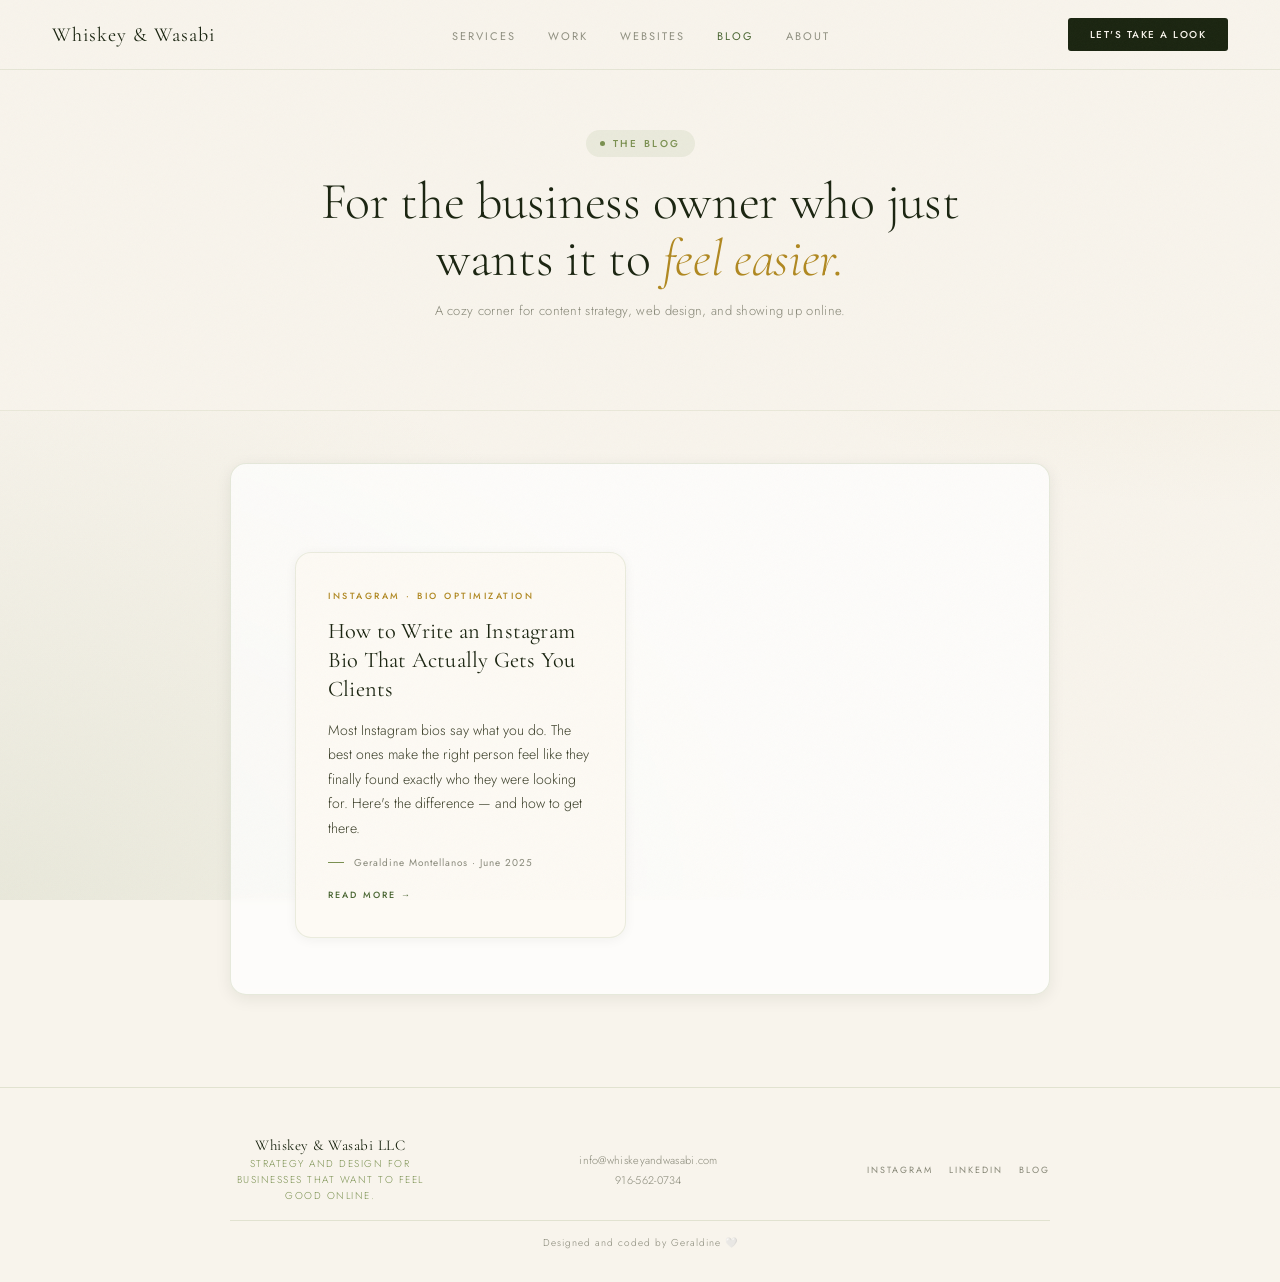
==== blog/index.html @ b3cea7e9 "Launch blog, add nav and footer links, first post live, and fixed inner title em color" ====
<!doctype html>
<html lang="en">
<head>
  <!-- Google Analytics -->
  <script async src="https://www.googletagmanager.com/gtag/js?id=G-5S310H4D9G"></script>
  <script>
    window.dataLayer = window.dataLayer || [];
    function gtag() { dataLayer.push(arguments); }
    gtag('js', new Date());
    gtag('config', 'G-5S310H4D9G');
  </script>

  <meta charset="UTF-8">
  <meta name="viewport" content="width=device-width, initial-scale=1.0">
  <title>Blog — Whiskey &amp; Wasabi | Content Strategy &amp; Web Design</title>
  <meta name="description" content="Warm, practical insights on content strategy, Instagram bios, web design, and showing up online with confidence — from Geraldine Montellanos at Whiskey & Wasabi in Sacramento, CA.">
  <meta name="keywords" content="content strategy blog, Instagram bio tips, small business marketing Sacramento, web design tips, content strategy Sacramento, social media strategy blog">
  <meta name="author" content="Geraldine Montellanos">
  <meta name="robots" content="index, follow">
  <link rel="canonical" href="https://whiskeyandwasabi.com/blog/">

  <meta property="og:title" content="Blog — Whiskey &amp; Wasabi">
  <meta property="og:description" content="Warm, practical insights on content strategy, web design, and showing up online with confidence.">
  <meta property="og:image" content="https://whiskeyandwasabi.com/images/geraldine.jpg">
  <meta property="og:url" content="https://whiskeyandwasabi.com/blog/">
  <meta property="og:type" content="website">

  <link rel="stylesheet" href="../css/master.css">
  <link href="https://fonts.googleapis.com/css2?family=Cormorant+Garamond:ital,wght@0,300;0,400;0,600;1,300;1,400;1,600&family=Jost:wght@200;300;400;500;600&display=swap" rel="stylesheet">
  <link rel="icon" href="../images/favicon.png" type="image/png">

  <style>
    .blog-grid {
      display: grid;
      grid-template-columns: repeat(2, 1fr);
      gap: 28px;
      margin-top: 32px;
    }

    .blog-card {
      background: #FDFAF4;
      border: 1px solid rgba(122,144,80,0.14);
      border-radius: var(--radius);
      padding: 36px 32px;
      box-shadow: 0 2px 12px rgba(26,36,16,0.05);
      display: flex;
      flex-direction: column;
      gap: 14px;
      transition: transform 0.3s ease, box-shadow 0.3s ease;
      text-decoration: none;
      color: var(--text);
    }

    .blog-card:hover {
      transform: translateY(-4px);
      box-shadow: 0 12px 36px rgba(26,36,16,0.1);
      border-color: rgba(122,144,80,0.3);
    }

    .blog-card-category {
      font-size: 9px;
      font-weight: 500;
      letter-spacing: 2.5px;
      text-transform: uppercase;
      color: var(--honey);
    }

    .blog-card-title {
      font-family: 'Cormorant Garamond', serif;
      font-size: 1.4rem;
      font-weight: 400;
      color: var(--dark);
      line-height: 1.3;
      letter-spacing: 0.2px;
    }

    .blog-card-excerpt {
      font-size: 0.88rem;
      font-weight: 300;
      line-height: 1.75;
      color: var(--text);
      flex: 1;
    }

    .blog-card-meta {
      font-size: 10px;
      font-weight: 400;
      letter-spacing: 1px;
      color: var(--muted);
      display: flex;
      align-items: center;
      gap: 10px;
    }

    .blog-card-meta::before {
      content: '';
      display: block;
      width: 16px;
      height: 1px;
      background: var(--sage);
    }

    .blog-read-more {
      font-size: 9px;
      font-weight: 500;
      letter-spacing: 2px;
      text-transform: uppercase;
      color: var(--sage-dark);
      margin-top: 4px;
    }

    @media (max-width: 768px) {
      .blog-grid { grid-template-columns: 1fr; }
    }
  </style>
</head>

<body>

  <!-- Nav -->
  <nav class="nav">
    <a href="../" class="nav-logo">Whiskey &amp; Wasabi</a>
    <ul class="nav-links">
      <li><a href="../#services">Services</a></li>
      <li><a href="../#work">Work</a></li>
      <li><a href="../websites/">Websites</a></li>
      <li><a href="../blog/" style="opacity:1; color:var(--sage-dark);">Blog</a></li>
      <li><a href="../#welcome">About</a></li>
    </ul>
    <a href="https://forms.gle/ZJWmmA3vGbg9NNjC9" target="_blank" rel="noopener" class="nav-cta">Let's Take a Look</a>
  </nav>

  <!-- Hero -->
  <header class="inner-hero">
    <div class="inner-hero-content">
      <div class="tag-pill">
        <span class="dot"></span> The Blog
      </div>
      <h1 class="inner-title">For the business owner who just wants it to <em>feel easier.</em></h1>
      <p class="inner-subtitle">A cozy corner for content strategy, web design, and showing up online.</p>    </div>
  </header>

  <main class="main">
    <section class="box">
      <div class="blog-grid">

        <a href="how-to-write-instagram-bio.html" class="blog-card">
          <p class="blog-card-category">Instagram · Bio Optimization</p>
          <h2 class="blog-card-title">How to Write an Instagram Bio That Actually Gets You Clients</h2>
          <p class="blog-card-excerpt">Most Instagram bios say what you do. The best ones make the right person feel like they finally found exactly who they were looking for. Here's the difference — and how to get there.</p>
          <p class="blog-card-meta">Geraldine Montellanos · June 2025</p>
          <p class="blog-read-more">Read more →</p>
        </a>

      </div>
    </section>
  </main>

  <footer class="footer">
    <div class="footer-inner">
      <div class="footer-brand">
        <p class="footer-name">Whiskey &amp; Wasabi LLC</p>
        <p class="footer-tagline">Strategy and design for businesses that want to feel good online.</p>
      </div>
      <div class="footer-contact">
        <a href="mailto:info@whiskeyandwasabi.com">info@whiskeyandwasabi.com</a>
        <a href="tel:9165620734">916-562-0734</a>
      </div>
      <div class="footer-links-row">
        <a href="https://instagram.com/geraldinemontellanos" target="_blank" rel="noopener">Instagram</a>
        <a href="https://www.linkedin.com/in/geraldine-montellanos-722b462b3" target="_blank" rel="noopener">LinkedIn</a>
        <a href="../blog/">Blog</a>
      </div>
    </div>
    <p class="footer-credit">Designed and coded by Geraldine 🤍</p>
  </footer>

</body>
</html>
---- css/master.css ----
/* ============================================
   WHISKEY & WASABI — master.css
   Palette: Sage + Honey Marble
   Fonts: Cormorant Garamond (display) + Jost (body)
   ============================================ */

/* -----------------------------
   CSS Variables
----------------------------- */
:root {
  --cream:       #F8F4EC;
  --cream-dark:  #EFE9DC;
  --sage:        #7A9050;
  --sage-light:  #a8be80;
  --sage-dark:   #4a6632;
  --honey:       #B08820;
  --honey-light: #D4A840;
  --dark:        #1a2410;
  --text:        #3a3e28;
  --muted:       rgba(58, 62, 40, 0.6);
  --card-bg:     rgba(255, 255, 255, 0.72);
  --card-border: rgba(122, 144, 80, 0.18);
  --shadow-sm:   0 4px 16px rgba(26, 36, 16, 0.08);
  --shadow-md:   0 8px 32px rgba(26, 36, 16, 0.12);
  --shadow-lg:   0 20px 60px rgba(26, 36, 16, 0.14);
  --radius:      16px;
  --radius-sm:   8px;
}

/* -----------------------------
   Global Reset
----------------------------- */
*, *::before, *::after {
  box-sizing: border-box;
  margin: 0;
  padding: 0;
}

/* -----------------------------
   Base
----------------------------- */
html { scroll-behavior: smooth; }

body {
  font-family: 'Jost', sans-serif;
  font-weight: 300;
  background-color: var(--cream);
  background-image:
    radial-gradient(ellipse at 95% 0%, rgba(180, 160, 80, 0.14) 0%, transparent 40%),
    radial-gradient(ellipse at 0% 100%, rgba(100, 130, 70, 0.1) 0%, transparent 45%);
  background-attachment: fixed;
  color: var(--text);
  display: flex;
  flex-direction: column;
  min-height: 100vh;
  position: relative;
}

a { color: inherit; text-decoration: none; }

/* -----------------------------
   Paper Texture Overlay
----------------------------- */
body::before {
  content: '';
  position: fixed;
  inset: 0;
  pointer-events: none;
  z-index: 9998;
  opacity: 0.032;
  background-image: url("data:image/svg+xml,%3Csvg viewBox='0 0 512 512' xmlns='http://www.w3.org/2000/svg'%3E%3Cfilter id='grain'%3E%3CfeTurbulence type='fractalNoise' baseFrequency='0.75' numOctaves='4' stitchTiles='stitch'/%3E%3C/filter%3E%3Crect width='100%25' height='100%25' filter='url(%23grain)'/%3E%3C/svg%3E");
  background-size: 256px;
  background-repeat: repeat;
}

/* -----------------------------
   Page Loader
----------------------------- */
.page-loader {
  position: fixed;
  inset: 0;
  background: #F8F4EC;
  z-index: 9999;
  display: flex;
  flex-direction: column;
  align-items: center;
  justify-content: center;
  gap: 12px;
  transition: opacity 0.6s ease, visibility 0.6s ease;
}

.page-loader.hidden {
  opacity: 0;
  visibility: hidden;
  pointer-events: none;
}

.loader-logo {
  font-family: 'Cormorant Garamond', serif;
  font-size: 28px;
  font-weight: 300;
  color: #1a2410;
  letter-spacing: 2px;
  opacity: 0;
  animation: loaderFadeIn 0.8s ease 0.2s forwards;
}

.loader-tagline {
  font-family: 'Jost', sans-serif;
  font-size: 9px;
  font-weight: 400;
  letter-spacing: 4px;
  text-transform: uppercase;
  color: #7A9050;
  opacity: 0;
  animation: loaderFadeIn 0.8s ease 0.5s forwards;
}

.loader-line {
  width: 0;
  height: 1px;
  background: linear-gradient(to right, #7A9050, #B08820);
  animation: loaderLine 0.8s ease 0.3s forwards;
  margin-top: 4px;
}

@keyframes loaderFadeIn {
  from { opacity: 0; transform: translateY(6px); }
  to   { opacity: 1; transform: translateY(0); }
}

@keyframes loaderLine {
  from { width: 0; }
  to   { width: 120px; }
}

/* -----------------------------
   Navigation
----------------------------- */
.nav {
  display: flex;
  align-items: center;
  justify-content: space-between;
  padding: 18px 52px;
  background: var(--cream);
  border-bottom: 1px solid rgba(122, 144, 80, 0.15);
  position: sticky;
  top: 0;
  z-index: 100;
  backdrop-filter: blur(8px);
}

.nav-logo {
  font-family: 'Cormorant Garamond', serif;
  font-size: 20px;
  font-weight: 400;
  letter-spacing: 1px;
  color: var(--dark);
}

.nav-links {
  display: flex;
  gap: 32px;
  list-style: none;
}

.nav-links a {
  font-size: 11px;
  font-weight: 400;
  letter-spacing: 2px;
  text-transform: uppercase;
  color: var(--text);
  opacity: 0.55;
  transition: opacity 0.2s;
}

.nav-links a:hover { opacity: 1; }

.nav-cta {
  font-size: 10px;
  font-weight: 500;
  letter-spacing: 1.5px;
  text-transform: uppercase;
  padding: 9px 22px;
  background: var(--dark);
  color: var(--cream);
  border-radius: 3px;
  transition: background 0.2s, transform 0.2s;
}

.nav-cta:hover {
  background: var(--sage-dark);
  transform: translateY(-1px);
}

/* -----------------------------
   Hero Split
----------------------------- */
.header {
  width: 100%;
  background: var(--cream);
}

.hero-split {
  display: grid;
  grid-template-columns: 1fr 460px;
  min-height: 560px;
  max-width: 1100px;
  margin: 0 auto;
  padding: 0 52px;
  gap: 0;
}

.hero-text {
  padding: 72px 52px 72px 0;
  display: flex;
  flex-direction: column;
  justify-content: center;
  position: relative;
}

.hero-text::after {
  content: '';
  position: absolute;
  top: 40px;
  bottom: 40px;
  right: 0;
  width: 1px;
  background: linear-gradient(to bottom, transparent, rgba(122,144,80,0.3), transparent);
}

.tag-pill {
  display: inline-flex;
  align-items: center;
  gap: 8px;
  font-size: 10px;
  font-weight: 500;
  letter-spacing: 2.5px;
  text-transform: uppercase;
  color: var(--sage);
  background: rgba(122, 144, 80, 0.1);
  padding: 6px 14px;
  border-radius: 30px;
  margin-bottom: 20px;
  width: fit-content;
}

.dot {
  width: 5px;
  height: 5px;
  background: var(--sage);
  border-radius: 50%;
  display: inline-block;
}

.eyebrow {
  font-size: 10px;
  font-weight: 400;
  letter-spacing: 3px;
  text-transform: uppercase;
  color: var(--muted);
  margin-bottom: 18px;
  display: flex;
  align-items: center;
  gap: 12px;
}

.eyebrow::before {
  content: '';
  display: block;
  width: 24px;
  height: 1px;
  background: var(--sage);
  flex-shrink: 0;
}

.hero-text h1 {
  font-family: 'Cormorant Garamond', serif;
  font-size: 58px;
  font-weight: 300;
  line-height: 1.08;
  color: var(--dark);
  margin-bottom: 22px;
  letter-spacing: -0.5px;
}

.hero-text h1 em {
  font-style: italic;
  color: var(--honey);
  font-weight: 300;
}

.hero-sub {
  font-size: 14px;
  font-weight: 300;
  line-height: 1.8;
  color: var(--text);
  opacity: 0.75;
  max-width: 400px;
  margin-bottom: 36px;
}

.hero-buttons {
  display: flex;
  gap: 14px;
  flex-wrap: wrap;
  align-items: center;
  margin-bottom: 20px;
}

.hero-buttons .btn-ghost {
  opacity: 0.75;
  padding: 13px 4px;
  border-bottom: 1px solid var(--text);
}

.hero-buttons .btn-ghost:hover {
  opacity: 1;
  color: var(--sage-dark);
  border-bottom-color: var(--sage-dark);
}

.hero-note {
  font-size: 12px;
  color: var(--muted);
  margin-top: 4px;
}

.hero-note a {
  text-decoration: underline;
  text-underline-offset: 3px;
  transition: color 0.2s;
}

.hero-note a:hover { color: var(--sage-dark); }

.hero-secondary-link {
  font-size: 11px;
  font-weight: 300;
  color: var(--muted);
  margin-bottom: 16px;
  letter-spacing: 0.3px;
}

.hero-secondary-link a {
  text-decoration: underline;
  text-underline-offset: 3px;
  color: var(--sage-dark);
  transition: color 0.2s;
}

.hero-secondary-link a:hover { color: var(--honey); }

/* Hero photo panel */
.hero-photo {
  position: relative;
  display: flex;
  align-items: flex-end;
  justify-content: center;
  overflow: hidden;
  background: linear-gradient(180deg, #E8EDD8 0%, #DDD6B8 100%);
}

.hero-photo img {
  width: 88%;
  height: 95%;
  object-fit: cover;
  object-position: top center;
  border-radius: 160px 160px 0 0;
  position: absolute;
  bottom: 0;
  filter: drop-shadow(0 10px 24px rgba(26,36,16,0.12));
}

.name-tag {
  position: absolute;
  bottom: 24px;
  left: 20px;
  background: white;
  border-radius: var(--radius-sm);
  padding: 10px 16px;
  box-shadow: var(--shadow-md);
  z-index: 2;
}

.name-tag strong {
  display: block;
  font-size: 12px;
  font-weight: 500;
  color: var(--dark);
  letter-spacing: 0.3px;
}

.name-tag span {
  font-size: 10px;
  color: var(--sage);
  letter-spacing: 0.5px;
  font-weight: 400;
}

/* -----------------------------
   Momentum Note
----------------------------- */
.momentum-note {
  display: flex;
  align-items: center;
  gap: 9px;
  font-size: 11px;
  font-weight: 400;
  color: var(--sage-dark);
  background: rgba(122, 144, 80, 0.08);
  border: 1px solid rgba(122, 144, 80, 0.2);
  border-radius: 30px;
  padding: 8px 16px;
  width: fit-content;
  max-width: 480px;
  margin-bottom: 16px;
  letter-spacing: 0.2px;
}

.momentum-dot {
  width: 7px;
  height: 7px;
  background: var(--sage);
  border-radius: 50%;
  flex-shrink: 0;
  animation: pulse-dot 2s ease-in-out infinite;
}

@keyframes pulse-dot {
  0%, 100% { opacity: 1; transform: scale(1); }
  50%       { opacity: 0.5; transform: scale(0.8); }
}

/* -----------------------------
   Inner Page Hero
----------------------------- */
.inner-hero {
  background: var(--cream);
  border-bottom: 1px solid rgba(122, 144, 80, 0.12);
  padding: 60px 52px 56px;
  text-align: center;
}

.inner-hero-content {
  max-width: 660px;
  margin: 0 auto;
  display: flex;
  flex-direction: column;
  align-items: center;
  animation: fadeIn 0.7s cubic-bezier(.16,1,.3,1) both;
}

.inner-title {
  font-family: 'Cormorant Garamond', serif;
  font-size: 52px;
  font-weight: 300;
  color: var(--dark);
  line-height: 1.1;
  letter-spacing: -0.3px;
  margin-bottom: 14px;
}

.inner-title em {
  font-style: italic;
  color: var(--honey);
}

.inner-subtitle {
  font-size: 13px;
  font-weight: 300;
  color: var(--muted);
  letter-spacing: 0.3px;
  line-height: 1.6;
  margin-bottom: 32px;
}

.inner-hero .tag-pill { margin-bottom: 16px; }
.inner-hero .hero-buttons { justify-content: center; margin-bottom: 16px; }
.inner-hero .hero-note { text-align: center; }

/* -----------------------------
   Main / Content Area
----------------------------- */
.main { flex: 1; padding: 20px 0 60px; }

/* -----------------------------
   Shared Containers
----------------------------- */
.box,
.services {
  width: 100%;
  max-width: 820px;
  margin: 32px auto;
  padding: 56px 64px;
  border-radius: var(--radius);
  background: var(--card-bg);
  border: 1px solid var(--card-border);
  box-shadow: var(--shadow-sm);
  backdrop-filter: blur(4px);
}

.services { max-width: 960px; }
.services-container h2 { margin-bottom: 8px; }

/* -----------------------------
   Section Titles
----------------------------- */
.section-title,
.welcome {
  font-family: 'Cormorant Garamond', serif;
  font-size: 2rem;
  font-weight: 300;
  color: var(--dark);
  text-align: center;
  margin-bottom: 24px;
  letter-spacing: 0.8px;
}

/* -----------------------------
   Paragraph
----------------------------- */
.paragraph {
  max-width: 600px;
  margin: 0 auto;
  font-size: 1rem;
  font-weight: 300;
  line-height: 1.9;
  text-align: center;
  color: var(--text);
}

.paragraph p { margin-bottom: 1.2rem; }
.paragraph em { font-style: italic; color: var(--honey); }

.paragraph.subtext {
  font-size: 0.9rem;
  font-style: italic;
  max-width: 480px;
  margin: 0 auto 32px;
  color: var(--muted);
  font-weight: 300;
}

/* -----------------------------
   Social Links
----------------------------- */
.social-links {
  text-align: center;
  margin-top: 24px;
  display: flex;
  align-items: center;
  justify-content: center;
  gap: 12px;
  font-size: 11px;
  font-weight: 400;
  letter-spacing: 1.5px;
  text-transform: uppercase;
}

.social-links a {
  color: var(--sage-dark);
  transition: color 0.2s, letter-spacing 0.2s;
}

.social-links a:hover { color: var(--honey); letter-spacing: 2px; }
.social-links .divider { color: var(--card-border); }

/* -----------------------------
   Packages
----------------------------- */
.packages {
  display: grid;
  grid-template-columns: repeat(3, 1fr);
  gap: 24px;
  margin-top: 8px;
}

.package {
  background: #FDFAF4;
  border: 1px solid rgba(122,144,80,0.14);
  padding: 36px 28px;
  width: 100%;
  border-radius: var(--radius);
  box-shadow: 0 2px 12px rgba(26,36,16,0.05);
  transition: transform 0.35s ease, box-shadow 0.35s ease, opacity 0.7s ease;
  opacity: 0;
  transform: translateY(20px);
  color: var(--text);
}

.package.visible {
  opacity: 1;
  transform: translateY(0);
}

.package:hover {
  transform: translateY(-5px);
  box-shadow: 0 12px 36px rgba(26,36,16,0.1);
  border-color: rgba(122,144,80,0.3);
}

.package.highlight {
  background: linear-gradient(145deg, #1a2410 0%, #243318 100%);
  border: 1.5px solid rgba(212,168,64,0.35);
  color: var(--cream);
  box-shadow: 0 8px 32px rgba(26,36,16,0.2);
}

.package.highlight:hover {
  border-color: rgba(212,168,64,0.6);
  box-shadow: 0 16px 48px rgba(26,36,16,0.25);
}

.package .badge {
  display: inline-block;
  font-size: 9px;
  font-weight: 500;
  letter-spacing: 2px;
  text-transform: uppercase;
  padding: 4px 12px;
  border-radius: 20px;
  margin-bottom: 14px;
  background: rgba(176,136,32,0.2);
  color: var(--honey-light);
  border: 1px solid rgba(176,136,32,0.3);
}

.package h3 {
  font-family: 'Cormorant Garamond', serif;
  font-size: 1.3rem;
  font-weight: 400;
  margin-bottom: 12px;
  letter-spacing: 0.3px;
}

.package p {
  margin: 8px 0;
  font-size: 0.9rem;
  font-weight: 300;
  line-height: 1.65;
}

.package .checklist {
  font-size: 0.85rem;
  line-height: 1.9;
  opacity: 0.85;
}

.package-note {
  font-style: italic;
  font-size: 0.82rem;
  margin-top: 12px;
  opacity: 0.75;
}

.package-buttons {
  margin-top: 18px;
  display: flex;
  gap: 8px;
  flex-wrap: wrap;
  justify-content: center;
}

/* Fourth package — full width horizontal */
.packages .package:nth-child(4) {
  grid-column: 1 / -1;
  display: grid;
  grid-template-columns: auto 1fr auto;
  align-items: center;
  gap: 40px;
  padding: 36px 48px;
}

.packages .package:nth-child(4) h3 {
  margin-bottom: 0;
  white-space: nowrap;
}

.packages .package:nth-child(4) p:first-of-type { margin: 0; }
.packages .package:nth-child(4) .checklist { display: none; }
.packages .package:nth-child(4) .package-note { white-space: nowrap; margin: 0; }
.packages .package:nth-child(4) .package-buttons { margin-top: 0; justify-content: flex-end; white-space: nowrap; }

/* -----------------------------
   Buttons
----------------------------- */
.btn-primary {
  display: inline-block;
  font-family: 'Jost', sans-serif;
  font-size: 10px;
  font-weight: 500;
  letter-spacing: 2px;
  text-transform: uppercase;
  padding: 13px 28px;
  background: var(--dark);
  color: var(--cream);
  border-radius: 3px;
  border: none;
  cursor: pointer;
  transition: background 0.2s, transform 0.2s, box-shadow 0.2s;
  text-decoration: none;
}

.btn-primary:hover {
  background: var(--sage-dark);
  transform: translateY(-2px);
  box-shadow: var(--shadow-md);
}

.btn-ghost {
  display: inline-block;
  font-family: 'Jost', sans-serif;
  font-size: 10px;
  font-weight: 400;
  letter-spacing: 1.5px;
  text-transform: uppercase;
  color: var(--text);
  opacity: 0.6;
  background: none;
  border: none;
  cursor: pointer;
  transition: opacity 0.2s;
  text-decoration: none;
  padding: 13px 0;
}

.btn-ghost:hover { opacity: 1; }

.btn-outline-dark {
  display: inline-block;
  font-family: 'Jost', sans-serif;
  font-size: 10px;
  font-weight: 500;
  letter-spacing: 2px;
  text-transform: uppercase;
  padding: 13px 28px;
  background: transparent;
  color: var(--dark);
  border: 1.5px solid var(--dark);
  border-radius: 3px;
  text-decoration: none;
  transition: background 0.2s, color 0.2s, transform 0.2s;
}

.btn-outline-dark:hover {
  background: var(--dark);
  color: var(--cream);
  transform: translateY(-2px);
}

.btn-package-primary {
  display: inline-block;
  font-family: 'Jost', sans-serif;
  font-size: 9px;
  font-weight: 500;
  letter-spacing: 1.5px;
  text-transform: uppercase;
  padding: 10px 20px;
  background: var(--sage-dark);
  color: white;
  border-radius: 3px;
  transition: background 0.2s, transform 0.2s;
  text-decoration: none;
}

.btn-package-primary:hover {
  background: var(--dark);
  transform: translateY(-1px);
}

.btn-package-secondary {
  display: inline-block;
  font-family: 'Jost', sans-serif;
  font-size: 9px;
  font-weight: 400;
  letter-spacing: 1.5px;
  text-transform: uppercase;
  padding: 10px 16px;
  background: transparent;
  color: var(--text);
  border: 1px solid var(--card-border);
  border-radius: 3px;
  transition: border-color 0.2s, background 0.2s;
  text-decoration: none;
}

.btn-package-secondary:hover {
  border-color: var(--sage);
  background: rgba(122,144,80,0.06);
}

.cta-button {
  display: inline-block;
  font-family: 'Jost', sans-serif;
  font-size: 10px;
  font-weight: 500;
  letter-spacing: 2px;
  text-transform: uppercase;
  padding: 13px 28px;
  background: var(--dark);
  color: var(--cream);
  border-radius: 3px;
  text-decoration: none;
  transition: background 0.2s, transform 0.2s, box-shadow 0.2s;
}

.cta-button:hover {
  background: var(--sage-dark);
  transform: translateY(-2px);
  box-shadow: var(--shadow-md);
}

.btn-secondary {
  display: inline-block;
  font-family: 'Jost', sans-serif;
  font-size: 10px;
  font-weight: 400;
  letter-spacing: 1.5px;
  text-transform: uppercase;
  padding: 13px 24px;
  background: transparent;
  color: var(--text);
  border: 1px solid rgba(122,144,80,0.35);
  border-radius: 3px;
  text-decoration: none;
  transition: border-color 0.2s, background 0.2s, transform 0.2s;
}

.btn-secondary:hover {
  border-color: var(--sage);
  background: rgba(122,144,80,0.06);
  transform: translateY(-1px);
}

/* -----------------------------
   Work Grid
----------------------------- */
.work-grid {
  display: grid;
  grid-template-columns: repeat(3, 1fr);
  gap: 20px;
  margin-top: 24px;
}

.work-card {
  background: white;
  border: 1px solid var(--card-border);
  border-radius: var(--radius);
  padding: 36px 28px;
  box-shadow: var(--shadow-sm);
  display: flex;
  flex-direction: column;
  transition: transform 0.3s ease, box-shadow 0.3s ease;
}

.work-card:hover {
  transform: translateY(-4px);
  box-shadow: var(--shadow-md);
}

.work-card-label {
  font-size: 9px;
  font-weight: 500;
  letter-spacing: 2px;
  text-transform: uppercase;
  color: var(--honey);
  margin-bottom: 10px;
}

.work-card-title {
  font-family: 'Cormorant Garamond', serif;
  font-size: 1.4rem;
  font-weight: 400;
  color: var(--dark);
  margin-bottom: 12px;
  letter-spacing: 0.3px;
}

.work-card-desc {
  font-size: 0.88rem;
  font-weight: 300;
  line-height: 1.7;
  color: var(--text);
  flex: 1;
  margin-bottom: 16px;
}

.work-card-tags {
  display: flex;
  flex-wrap: wrap;
  gap: 6px;
}

/* -----------------------------
   Testimonials
----------------------------- */
.testimonial-grid {
  display: grid;
  grid-template-columns: repeat(2, 1fr);
  gap: 20px;
  margin-top: 24px;
}

.testimonial-grid .testimonial-card:last-child:nth-child(odd) {
  grid-column: 1 / -1;
  max-width: 600px;
  margin: 0 auto;
  width: 100%;
}

.testimonial-card {
  background: #FDFAF4;
  border: 1px solid rgba(122,144,80,0.12);
  border-radius: var(--radius);
  padding: 36px 32px;
  box-shadow: 0 2px 12px rgba(26,36,16,0.05);
  display: flex;
  flex-direction: column;
  gap: 18px;
  transition: transform 0.3s ease, box-shadow 0.3s ease;
}

.testimonial-card:hover {
  transform: translateY(-3px);
  box-shadow: 0 10px 32px rgba(26,36,16,0.09);
}

.testimonial-stars {
  color: var(--honey);
  font-size: 13px;
  letter-spacing: 4px;
}

.testimonial-quote {
  font-family: 'Cormorant Garamond', serif;
  font-size: 1.1rem;
  font-weight: 300;
  font-style: italic;
  line-height: 1.8;
  color: #1a2410;
  flex: 1;
}

.testimonial-author {
  border-top: 1px solid var(--card-border);
  padding-top: 14px;
}

.testimonial-name {
  font-size: 12px;
  font-weight: 500;
  color: var(--dark);
  letter-spacing: 0.3px;
}

.testimonial-title {
  font-size: 10px;
  font-weight: 300;
  color: var(--muted);
  letter-spacing: 0.5px;
  margin-top: 2px;
}

/* -----------------------------
   Pull Quote
----------------------------- */
.pull-quote {
  text-align: center;
  padding: 8px 0 32px;
  max-width: 620px;
  margin: 0 auto;
}

.pull-quote p {
  font-family: 'Cormorant Garamond', serif;
  font-size: clamp(20px, 2.5vw, 28px);
  font-weight: 300;
  font-style: italic;
  color: #1a2410;
  line-height: 1.55;
  letter-spacing: 0.2px;
}

.pull-quote p em { color: #B08820; }

.pull-quote-attr {
  font-family: 'Jost', sans-serif;
  font-size: 10px;
  font-weight: 400;
  letter-spacing: 2px;
  text-transform: uppercase;
  color: rgba(58,62,40,0.4);
  margin-top: 12px;
  display: block;
}

/* -----------------------------
   Editorial Quote Strip
----------------------------- */
.quote-strip {
  width: 100%;
  background: #1a2410;
  padding: 52px 40px;
  text-align: center;
  position: relative;
  overflow: hidden;
}

.quote-strip::before {
  content: '';
  position: absolute;
  inset: 0;
  background:
    radial-gradient(ellipse at 20% 50%, rgba(122,144,80,0.12) 0%, transparent 60%),
    radial-gradient(ellipse at 80% 50%, rgba(176,136,32,0.1) 0%, transparent 60%);
}

.quote-strip blockquote {
  font-family: 'Cormorant Garamond', serif;
  font-size: clamp(22px, 3vw, 34px);
  font-weight: 300;
  font-style: italic;
  color: #F8F4EC;
  line-height: 1.5;
  max-width: 760px;
  margin: 0 auto 16px;
  position: relative;
  letter-spacing: 0.3px;
}

.quote-strip blockquote em { color: #D4A840; }

.quote-strip cite {
  font-family: 'Jost', sans-serif;
  font-size: 10px;
  font-weight: 400;
  letter-spacing: 3px;
  text-transform: uppercase;
  color: rgba(248,244,236,0.4);
  font-style: normal;
  position: relative;
}

/* -----------------------------
   Two Column Layout
----------------------------- */
.two-columns {
  display: grid;
  grid-template-columns: repeat(2, 1fr);
  gap: 32px;
  max-width: 680px;
  margin: 0 auto;
  text-align: left;
}

.two-columns p {
  margin: 6px 0;
  font-size: 0.9rem;
  font-weight: 300;
  line-height: 1.65;
}

.two-columns strong {
  font-weight: 500;
  color: var(--dark);
  font-size: 0.85rem;
  letter-spacing: 0.5px;
  text-transform: uppercase;
}

/* -----------------------------
   Before / After
----------------------------- */
.before-after {
  display: grid;
  grid-template-columns: repeat(2, 1fr);
  gap: 20px;
  max-width: 580px;
  margin: 28px auto 0;
}

.ba-card {
  background: white;
  border: 1px solid var(--card-border);
  border-radius: var(--radius);
  padding: 24px;
  text-align: center;
  box-shadow: var(--shadow-sm);
}

.ba-card h3 {
  font-family: 'Cormorant Garamond', serif;
  font-size: 1.1rem;
  font-weight: 400;
  color: var(--dark);
  margin-bottom: 12px;
  letter-spacing: 0.5px;
}

.ba-card p {
  margin: 5px 0;
  font-size: 0.9rem;
  font-weight: 300;
  color: var(--text);
}

/* -----------------------------
   Sample / Strategy Grid
----------------------------- */
.sample-grid,
.strategy-grid {
  display: grid;
  grid-template-columns: repeat(2, 1fr);
  gap: 16px;
  margin-top: 24px;
}

.sample-grid .strategy-sample-box:last-child { grid-column: span 2; }
.portfolio-process .strategy-sample-box:last-child { grid-column: span 1; }

.strategy-sample-box,
.strategy-card {
  background: white;
  border: 1px solid var(--card-border);
  border-radius: var(--radius-sm);
  padding: 28px 24px;
  box-shadow: var(--shadow-sm);
  transition: border-color 0.2s, transform 0.2s;
}

.strategy-sample-box:hover,
.strategy-card:hover {
  border-color: rgba(122,144,80,0.4);
  transform: translateY(-2px);
}

.strategy-sample-box h3,
.strategy-card h3 {
  font-family: 'Cormorant Garamond', serif;
  font-size: 1.1rem;
  font-weight: 400;
  color: var(--dark);
  margin-bottom: 10px;
}

.strategy-sample-box p,
.strategy-card p {
  font-size: 0.88rem;
  font-weight: 300;
  line-height: 1.7;
  color: var(--text);
}

/* -----------------------------
   Strategy Pills
----------------------------- */
.strategy-pill-list {
  display: flex;
  flex-wrap: wrap;
  gap: 10px;
  margin-top: 20px;
  justify-content: center;
}

.strategy-pill {
  padding: 7px 16px;
  border-radius: 999px;
  background: rgba(122, 144, 80, 0.08);
  border: 1px solid rgba(122, 144, 80, 0.25);
  font-size: 0.82rem;
  font-weight: 400;
  color: var(--sage-dark);
  letter-spacing: 0.3px;
}

/* -----------------------------
   Video Grid
----------------------------- */
.video-grid {
  display: grid;
  grid-template-columns: repeat(2, 1fr);
  gap: 20px;
  margin-top: 28px;
}

.video-card {
  background: white;
  border: 1px solid var(--card-border);
  border-radius: var(--radius);
  padding: 16px;
  text-align: center;
  box-shadow: var(--shadow-sm);
}

.video-card video {
  width: 100%;
  border-radius: var(--radius-sm);
  margin-bottom: 12px;
}

.video-card h3 {
  font-family: 'Cormorant Garamond', serif;
  font-size: 1rem;
  font-weight: 400;
  color: var(--dark);
  margin-bottom: 4px;
}

.video-card p {
  font-size: 0.85rem;
  font-weight: 300;
  color: var(--muted);
}

.video-card .italic { font-style: italic; color: var(--muted); }

/* -----------------------------
   Stat Highlight
----------------------------- */
.stat-highlight {
  display: flex;
  flex-direction: column;
  align-items: center;
  gap: 6px;
  margin: 28px auto 8px;
  padding: 28px 32px;
  background: linear-gradient(135deg, rgba(26,36,16,0.04) 0%, rgba(176,136,32,0.06) 100%);
  border: 1px solid rgba(176, 136, 32, 0.2);
  border-radius: var(--radius);
  max-width: 420px;
  text-align: center;
}

.stat-number {
  font-family: 'Cormorant Garamond', serif;
  font-size: 64px;
  font-weight: 300;
  color: var(--honey);
  line-height: 1;
  letter-spacing: -1px;
}

.stat-label {
  font-size: 12px;
  font-weight: 400;
  color: var(--muted);
  letter-spacing: 0.3px;
  max-width: 280px;
  line-height: 1.5;
}

/* -----------------------------
   FAQ Section
----------------------------- */
.faq-list {
  display: flex;
  flex-direction: column;
  gap: 0;
  margin-top: 28px;
}

.faq-item {
  padding: 24px 0;
  border-bottom: 1px solid var(--card-border);
}

.faq-item:last-child {
  border-bottom: none;
  padding-bottom: 0;
}

.faq-question {
  font-family: 'Cormorant Garamond', serif;
  font-size: 1.15rem;
  font-weight: 400;
  color: var(--dark);
  margin-bottom: 10px;
  letter-spacing: 0.2px;
}

.faq-answer {
  font-size: 0.92rem;
  font-weight: 300;
  line-height: 1.8;
  color: var(--text);
  max-width: 620px;
  margin: 0 auto;
  text-align: center;
}

/* -----------------------------
   Web Design Section
----------------------------- */
.web-design-inner {
  display: grid;
  grid-template-columns: 1fr auto;
  gap: 48px;
  align-items: center;
}

.price-block {
  background: var(--dark);
  border-radius: var(--radius);
  padding: 32px 28px;
  text-align: center;
  min-width: 160px;
}

.price-label {
  font-size: 9px;
  font-weight: 400;
  letter-spacing: 2px;
  text-transform: uppercase;
  color: rgba(248,244,236,0.5);
  margin-bottom: 6px;
}

.price-number {
  font-family: 'Cormorant Garamond', serif;
  font-size: 42px;
  font-weight: 300;
  color: var(--honey-light);
  line-height: 1;
  margin-bottom: 8px;
}

.price-sub {
  font-size: 10px;
  font-weight: 300;
  letter-spacing: 1px;
  color: rgba(248,244,236,0.4);
  text-transform: uppercase;
}

/* -----------------------------
   Portfolio Grid
----------------------------- */
.portfolio-grid {
  display: flex;
  flex-direction: column;
  gap: 32px;
  margin-top: 24px;
}

.portfolio-card {
  display: grid;
  grid-template-columns: 45% 55%;
  background: white;
  border: 1px solid var(--card-border);
  border-radius: var(--radius);
  overflow: hidden;
  box-shadow: var(--shadow-sm);
  transition: transform 0.3s ease, box-shadow 0.3s ease;
  min-height: 300px;
}

.portfolio-card:hover {
  transform: translateY(-3px);
  box-shadow: var(--shadow-md);
}

.portfolio-preview {
  background: var(--cream-dark);
  overflow: hidden;
  display: block;
  position: relative;
  min-height: 300px;
}

.portfolio-preview img {
  position: absolute;
  top: 0; left: 0;
  width: 100%; height: 100%;
  object-fit: cover;
  object-position: top center;
  display: block;
}

.preview-placeholder-text {
  position: absolute;
  top: 50%; left: 50%;
  transform: translate(-50%, -50%);
  font-family: 'Cormorant Garamond', serif;
  font-size: 16px;
  font-weight: 300;
  color: var(--muted);
  text-align: center;
  padding: 20px;
  white-space: nowrap;
}

.portfolio-info {
  padding: 32px 28px;
  display: flex;
  flex-direction: column;
  justify-content: center;
  overflow: hidden;
}

/* -----------------------------
   Pricing Grid
----------------------------- */
.pricing-grid {
  display: grid;
  grid-template-columns: repeat(3, 1fr);
  gap: 20px;
  margin-top: 28px;
}

.pricing-card {
  background: white;
  border: 1px solid var(--card-border);
  border-radius: var(--radius);
  padding: 28px 22px;
  box-shadow: var(--shadow-sm);
}

.pricing-card-featured {
  background: linear-gradient(140deg, #1a2410 0%, #2e4020 100%);
  border: 2px solid rgba(176,136,32,0.4);
  color: var(--cream);
}

.pricing-card-featured .pricing-tier { color: rgba(248,244,236,0.6); }
.pricing-card-featured .pricing-price { color: var(--honey-light); }
.pricing-card-featured .pricing-desc { color: rgba(248,244,236,0.75); }

.pricing-tier {
  font-size: 9px;
  font-weight: 500;
  letter-spacing: 2.5px;
  text-transform: uppercase;
  color: var(--sage);
  margin-bottom: 6px;
}

.pricing-price {
  font-family: 'Cormorant Garamond', serif;
  font-size: 32px;
  font-weight: 300;
  color: var(--dark);
  line-height: 1.1;
  margin-bottom: 12px;
}

.pricing-desc {
  font-size: 0.85rem;
  font-weight: 300;
  line-height: 1.65;
  color: var(--text);
  margin-bottom: 8px;
}

/* -----------------------------
   Footer
----------------------------- */
.footer {
  text-align: center;
  font-size: 11px;
  font-weight: 400;
  letter-spacing: 1px;
  color: var(--muted);
  padding: 48px 20px 32px;
  border-top: 1px solid var(--card-border);
  background: var(--cream);
}

.footer-inner {
  display: flex;
  align-items: center;
  justify-content: space-between;
  flex-wrap: wrap;
  gap: 16px;
  max-width: 820px;
  margin: 0 auto;
  padding-bottom: 16px;
  border-bottom: 1px solid var(--card-border);
  margin-bottom: 14px;
}

.footer-brand { display: flex; flex-direction: column; gap: 2px; }

.footer-name {
  font-family: 'Cormorant Garamond', serif;
  font-size: 15px;
  font-weight: 400;
  color: var(--dark);
  letter-spacing: 0.5px;
}

.footer-tagline {
  font-size: 10px;
  font-weight: 300;
  letter-spacing: 1.5px;
  text-transform: uppercase;
  color: var(--sage);
  line-height: 1.6;
  max-width: 200px;
}

.footer-contact { display: flex; flex-direction: column; gap: 4px; align-items: center; }

.footer-contact a {
  font-size: 11px;
  font-weight: 300;
  color: var(--muted);
  text-decoration: none;
  letter-spacing: 0.3px;
  transition: color 0.2s;
}

.footer-contact a:hover { color: var(--sage-dark); }

.footer-links-row { display: flex; gap: 16px; }

.footer-links-row a {
  font-size: 9px;
  font-weight: 400;
  letter-spacing: 2px;
  text-transform: uppercase;
  color: var(--muted);
  text-decoration: none;
  transition: color 0.2s;
}

.footer-links-row a:hover { color: var(--sage-dark); }

.footer-credit {
  text-align: center;
  font-size: 10px;
  color: var(--muted);
  font-weight: 300;
}

/* -----------------------------
   Decorative Divider
----------------------------- */
.section-divider-ornament {
  text-align: center;
  padding: 12px 0;
  color: rgba(122,144,80,0.35);
  font-size: 18px;
  letter-spacing: 12px;
  user-select: none;
}

/* -----------------------------
   Animations
----------------------------- */
@keyframes fadeIn {
  from { opacity: 0; transform: translateY(12px); }
  to   { opacity: 1; transform: translateY(0); }
}

.hero-text { animation: fadeIn 0.8s cubic-bezier(.16,1,.3,1) both; }
.hero-photo { animation: fadeIn 0.9s cubic-bezier(.16,1,.3,1) 0.15s both; }

@keyframes pulseEffect {
  0%   { transform: scale(1);    box-shadow: 0 0 0 0 rgba(74,102,50,0.18); }
  50%  { transform: scale(1.03); box-shadow: 0 0 0 10px rgba(74,102,50,0); }
  100% { transform: scale(1);    box-shadow: 0 0 0 0 rgba(74,102,50,0); }
}

.cta-button.pulse { animation: pulseEffect 1.4s ease-out 1; }

/* -----------------------------
   Media Queries
----------------------------- */
@media (max-width: 900px) {
  .hero-split { grid-template-columns: 1fr; padding: 0 32px; }
  .hero-text { padding: 52px 0 32px; text-align: center; }
  .hero-text::after { display: none; }
  .tag-pill { margin: 0 auto 20px; }
  .eyebrow { justify-content: center; }
  .hero-sub { max-width: 100%; }
  .hero-buttons { justify-content: center; }
  .hero-photo { height: 360px; border-radius: var(--radius) var(--radius) 0 0; }
  .nav { padding: 14px 24px; }
  .nav-links { display: none; }
  .work-grid { grid-template-columns: 1fr; }
  .web-design-inner { grid-template-columns: 1fr; gap: 24px; }
  .price-block { width: 100%; }
  .footer-inner { flex-direction: column; align-items: flex-start; gap: 12px; }
  .footer-contact { align-items: flex-start; }
  .testimonial-grid { grid-template-columns: 1fr; }
  .testimonial-grid .testimonial-card:last-child:nth-child(odd) { max-width: 100%; }
  .packages { grid-template-columns: 1fr; }
  .packages .package:nth-child(4) {
    grid-column: 1;
    grid-template-columns: 1fr;
    gap: 12px;
    padding: 36px 28px;
  }
  .packages .package:nth-child(4) h3 { white-space: normal; }
  .packages .package:nth-child(4) .checklist { display: block; }
  .packages .package:nth-child(4) .package-note { white-space: normal; }
  .packages .package:nth-child(4) .package-buttons { margin-top: 12px; justify-content: center; }
}

@media (max-width: 768px) {
  .box, .services { max-width: 100%; margin: 16px 12px; padding: 36px 24px; }
  .video-grid, .before-after, .two-columns, .sample-grid, .strategy-grid { grid-template-columns: 1fr; }
  .sample-grid .strategy-sample-box:last-child { grid-column: span 1; }
  .package { width: 100%; }
  .hero-text h1 { font-size: 42px; }
  .work-grid { grid-template-columns: 1fr; gap: 16px; }
  .work-card { padding: 22px 18px; }
  .work-card-tags .strategy-pill { font-size: 8px; padding: 5px 10px; }
  .portfolio-card { grid-template-columns: 1fr; min-height: auto; }
  .portfolio-preview { min-height: 220px; height: 220px; }
  .portfolio-info { padding: 24px 20px; }
  .pricing-grid { grid-template-columns: 1fr; }
  .quote-strip { padding: 40px 24px; }
  .quote-strip blockquote { font-size: 20px; }
  .pull-quote p { font-size: 18px; }
  .inner-hero { padding: 44px 24px 40px; }
  .inner-title { font-size: 36px; }
}

@media (max-width: 480px) {
  .hero-text h1 { font-size: 36px; }
  .hero-buttons { flex-direction: column; align-items: center; }
  .package-buttons { flex-direction: column; align-items: center; }
  .footer { padding: 20px 12px; }
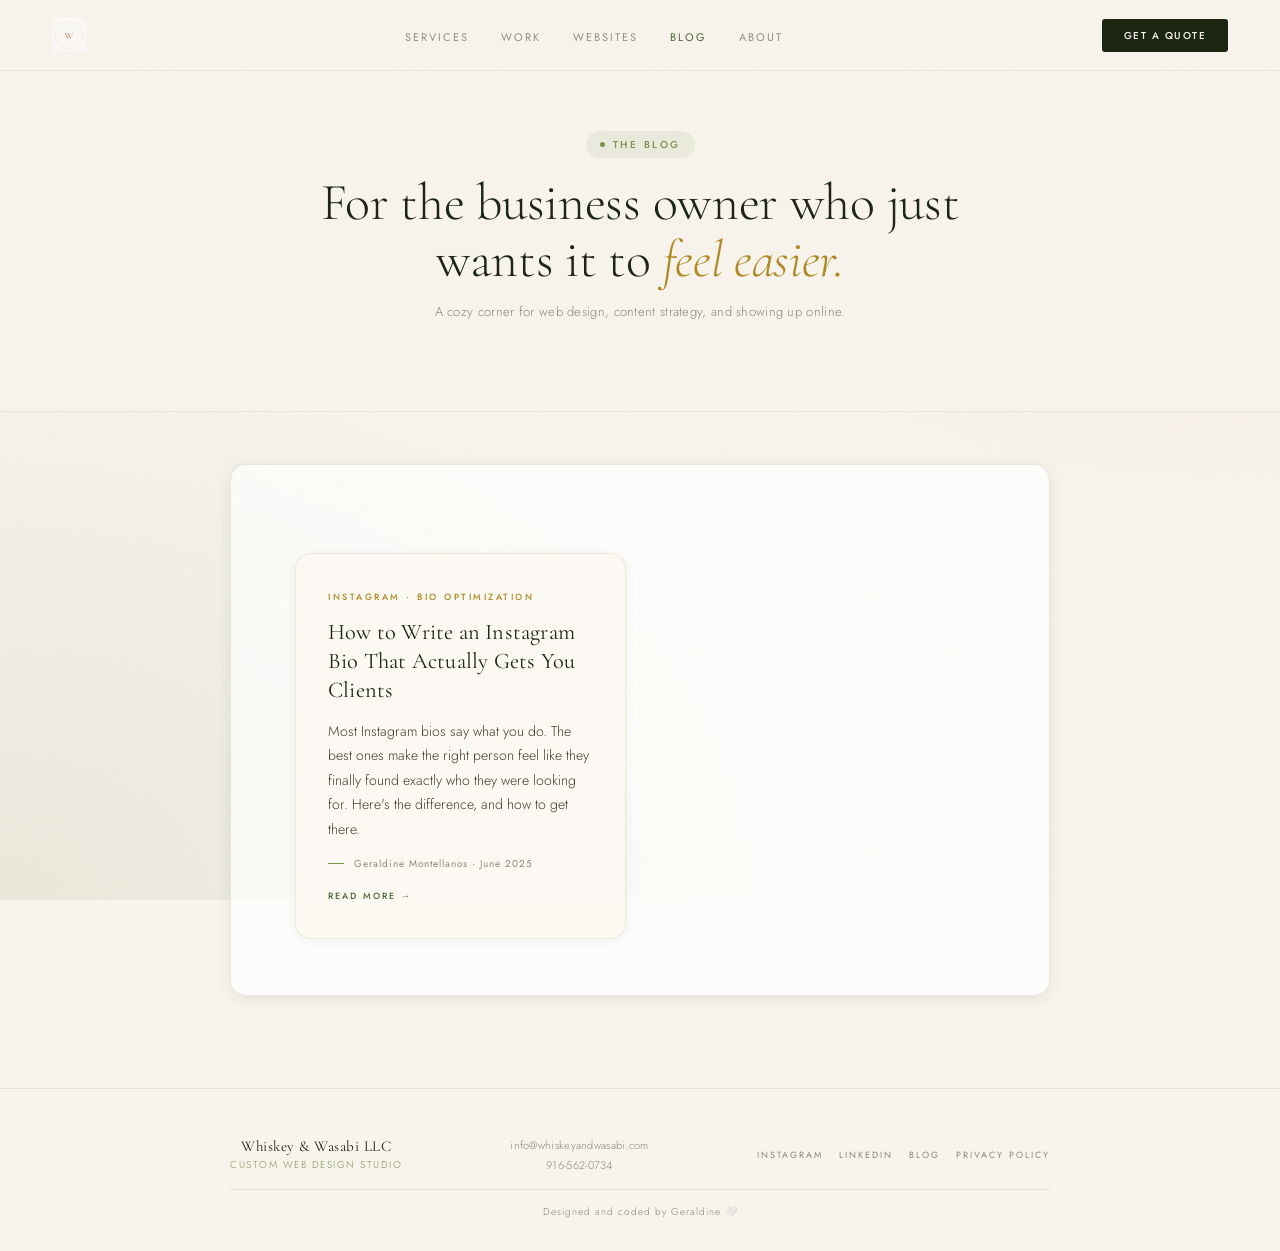
==== commit 71151636: "mayor update and strategy pricing update" ====
--- a/blog/index.html
+++ b/blog/index.html
@@ -12,15 +12,15 @@
 
   <meta charset="UTF-8">
   <meta name="viewport" content="width=device-width, initial-scale=1.0">
-  <title>Blog — Whiskey &amp; Wasabi | Content Strategy &amp; Web Design</title>
-  <meta name="description" content="Warm, practical insights on content strategy, Instagram bios, web design, and showing up online with confidence — from Geraldine Montellanos at Whiskey & Wasabi in Sacramento, CA.">
-  <meta name="keywords" content="content strategy blog, Instagram bio tips, small business marketing Sacramento, web design tips, content strategy Sacramento, social media strategy blog">
+  <title>Blog | Whiskey & Wasabi</title>
+  <meta name="description" content="Warm, practical insights on web design, content strategy, and showing up online with confidence, from Geraldine Montellanos at Whiskey & Wasabi in Sacramento, CA.">
+  <meta name="keywords" content="web design tips, content strategy blog, Instagram bio tips, small business marketing Sacramento, content strategy Sacramento, social media strategy blog">
   <meta name="author" content="Geraldine Montellanos">
   <meta name="robots" content="index, follow">
   <link rel="canonical" href="https://whiskeyandwasabi.com/blog/">
 
-  <meta property="og:title" content="Blog — Whiskey &amp; Wasabi">
-  <meta property="og:description" content="Warm, practical insights on content strategy, web design, and showing up online with confidence.">
+  <meta property="og:title" content="Blog | Whiskey & Wasabi">
+  <meta property="og:description" content="Warm, practical insights on web design, content strategy, and showing up online with confidence.">
   <meta property="og:image" content="https://whiskeyandwasabi.com/images/geraldine.jpg">
   <meta property="og:url" content="https://whiskeyandwasabi.com/blog/">
   <meta property="og:type" content="website">
@@ -119,7 +119,7 @@
 
   <!-- Nav -->
   <nav class="nav">
-    <a href="../" class="nav-logo">Whiskey &amp; Wasabi</a>
+    <a href="../" class="nav-logo"><img src="../images/logofaf8f5.svg" alt="Whiskey &amp; Wasabi"></a>
     <ul class="nav-links">
       <li><a href="../#services">Services</a></li>
       <li><a href="../#work">Work</a></li>
@@ -127,7 +127,7 @@
       <li><a href="../blog/" style="opacity:1; color:var(--sage-dark);">Blog</a></li>
       <li><a href="../#welcome">About</a></li>
     </ul>
-    <a href="https://forms.gle/ZJWmmA3vGbg9NNjC9" target="_blank" rel="noopener" class="nav-cta">Let's Take a Look</a>
+    <a href="../websites/#quote-form" class="nav-cta">Get a Quote</a>
   </nav>
 
   <!-- Hero -->
@@ -137,7 +137,8 @@
         <span class="dot"></span> The Blog
       </div>
       <h1 class="inner-title">For the business owner who just wants it to <em>feel easier.</em></h1>
-      <p class="inner-subtitle">A cozy corner for content strategy, web design, and showing up online.</p>    </div>
+      <p class="inner-subtitle">A cozy corner for web design, content strategy, and showing up online.</p>
+    </div>
   </header>
 
   <main class="main">
@@ -147,7 +148,7 @@
         <a href="how-to-write-instagram-bio.html" class="blog-card">
           <p class="blog-card-category">Instagram · Bio Optimization</p>
           <h2 class="blog-card-title">How to Write an Instagram Bio That Actually Gets You Clients</h2>
-          <p class="blog-card-excerpt">Most Instagram bios say what you do. The best ones make the right person feel like they finally found exactly who they were looking for. Here's the difference — and how to get there.</p>
+          <p class="blog-card-excerpt">Most Instagram bios say what you do. The best ones make the right person feel like they finally found exactly who they were looking for. Here's the difference, and how to get there.</p>
           <p class="blog-card-meta">Geraldine Montellanos · June 2025</p>
           <p class="blog-read-more">Read more →</p>
         </a>
@@ -160,7 +161,7 @@
     <div class="footer-inner">
       <div class="footer-brand">
         <p class="footer-name">Whiskey &amp; Wasabi LLC</p>
-        <p class="footer-tagline">Strategy and design for businesses that want to feel good online.</p>
+        <p class="footer-tagline">Custom Web Design Studio</p>
       </div>
       <div class="footer-contact">
         <a href="mailto:info@whiskeyandwasabi.com">info@whiskeyandwasabi.com</a>
@@ -170,6 +171,7 @@
         <a href="https://instagram.com/geraldinemontellanos" target="_blank" rel="noopener">Instagram</a>
         <a href="https://www.linkedin.com/in/geraldine-montellanos-722b462b3" target="_blank" rel="noopener">LinkedIn</a>
         <a href="../blog/">Blog</a>
+        <a href="../privacy-policy/">Privacy Policy</a>
       </div>
     </div>
     <p class="footer-credit">Designed and coded by Geraldine 🤍</p>
--- a/css/master.css
+++ b/css/master.css
@@ -1378,6 +1378,7 @@
 }
 
 .preview-placeholder-text {
+  display: none;
   position: absolute;
   top: 50%; left: 50%;
   transform: translate(-50%, -50%);
@@ -1388,6 +1389,10 @@
   text-align: center;
   padding: 20px;
   white-space: nowrap;
+}
+
+.portfolio-preview.preview-placeholder .preview-placeholder-text {
+  display: block;
 }
 
 .portfolio-info {
@@ -1622,4 +1627,139 @@
   .hero-text h1 { font-size: 36px; }
   .hero-buttons { flex-direction: column; align-items: center; }
   .package-buttons { flex-direction: column; align-items: center; }
-  .footer { padding: 20px 12px; }+  .footer { padding: 20px 12px; }
+}
+
+/* -----------------------------
+   Contact Form (EmailJS)
+----------------------------- */
+.contact-form {
+  display: flex;
+  flex-direction: column;
+  gap: 18px;
+  max-width: 560px;
+  margin: 32px auto 0;
+}
+
+.contact-form .form-row {
+  display: flex;
+  gap: 18px;
+}
+
+.contact-form .form-row .form-group {
+  flex: 1;
+}
+
+.contact-form label {
+  display: block;
+  font-size: 11px;
+  letter-spacing: 1px;
+  text-transform: uppercase;
+  color: var(--muted);
+  margin-bottom: 6px;
+}
+
+.contact-form input,
+.contact-form textarea {
+  width: 100%;
+  padding: 12px 14px;
+  font-family: 'Jost', sans-serif;
+  font-weight: 300;
+  font-size: 0.95rem;
+  color: var(--text);
+  background: var(--card-bg);
+  border: 1px solid var(--card-border);
+  border-radius: var(--radius-sm);
+  transition: border-color 0.2s;
+}
+
+.contact-form input:focus,
+.contact-form textarea:focus {
+  outline: none;
+  border-color: var(--sage);
+}
+
+.contact-form textarea {
+  min-height: 120px;
+  resize: vertical;
+}
+
+.contact-form button[type="submit"] {
+  align-self: flex-start;
+}
+
+.form-status {
+  font-size: 0.9rem;
+  margin-top: 4px;
+}
+
+.form-status.success { color: var(--sage-dark); }
+.form-status.error { color: #a8453a; }
+
+@media (max-width: 600px) {
+  .contact-form .form-row { flex-direction: column; }
+}
+
+/* -----------------------------
+   Single Card Services (Homepage)
+----------------------------- */
+.packages.single-package {
+  grid-template-columns: 1fr;
+  max-width: 460px;
+  margin: 8px auto 0;
+}
+
+.services-secondary-link {
+  text-align: center;
+  margin-top: 24px;
+  font-size: 0.85rem;
+  color: var(--muted);
+}
+
+.services-secondary-link a {
+  color: var(--sage-dark);
+  text-decoration: underline;
+  text-underline-offset: 3px;
+  transition: color 0.2s;
+}
+
+.services-secondary-link a:hover { color: var(--honey); }
+
+/* -----------------------------
+   Nav Logo Image
+----------------------------- */
+.nav-logo img {
+  height: 34px;
+  display: block;
+}
+
+/* -----------------------------
+   Contact Form Select (Content Strategy form)
+----------------------------- */
+.contact-form select {
+  width: 100%;
+  padding: 12px 14px;
+  font-family: 'Jost', sans-serif;
+  font-weight: 300;
+  font-size: 0.95rem;
+  color: var(--text);
+  background: var(--card-bg);
+  border: 1px solid var(--card-border);
+  border-radius: var(--radius-sm);
+  transition: border-color 0.2s;
+}
+
+.contact-form select:focus {
+  outline: none;
+  border-color: var(--sage);
+}
+
+/* -----------------------------
+   Case Study Situation/Build/Result blocks
+----------------------------- */
+.case-block {
+  max-width: 600px;
+  margin: 0 auto;
+}
+
+.case-block + .case-block { margin-top: 8px; }
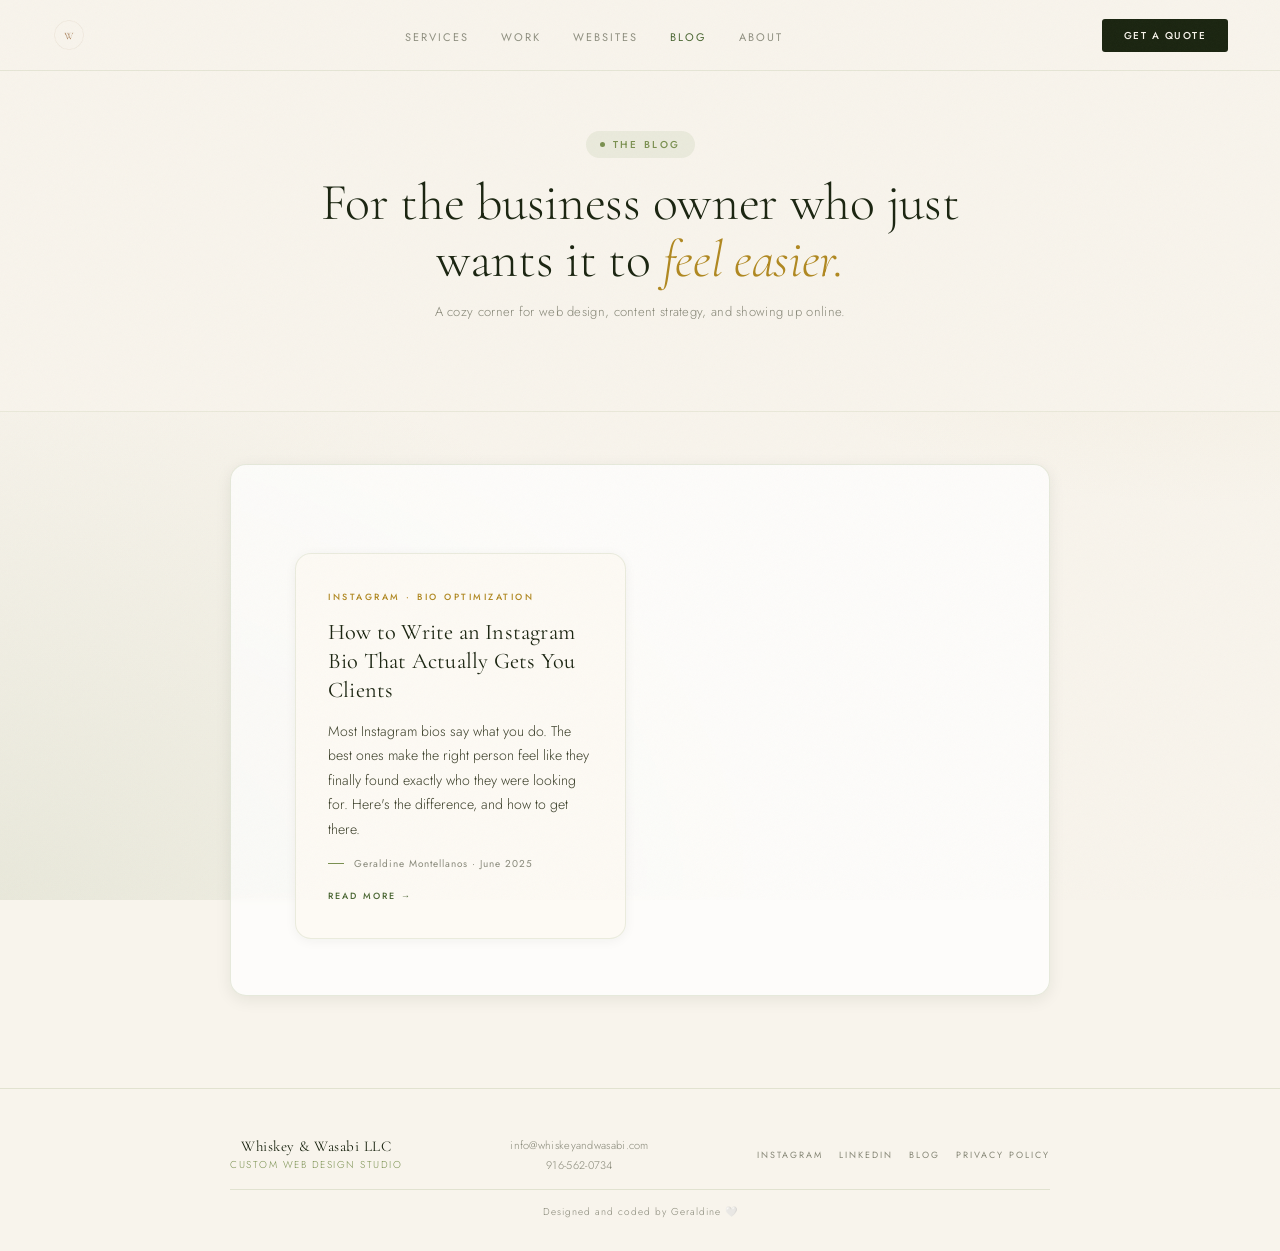
==== commit f2fd64d3: "updated logo" ====
--- a/blog/index.html
+++ b/blog/index.html
@@ -119,7 +119,7 @@
 
   <!-- Nav -->
   <nav class="nav">
-    <a href="../" class="nav-logo"><img src="../images/logofaf8f5.svg" alt="Whiskey &amp; Wasabi"></a>
+    <a href="../" class="nav-logo"><img src="../images/logof8f4ec.png" alt="Whiskey &amp; Wasabi"></a>
     <ul class="nav-links">
       <li><a href="../#services">Services</a></li>
       <li><a href="../#work">Work</a></li>
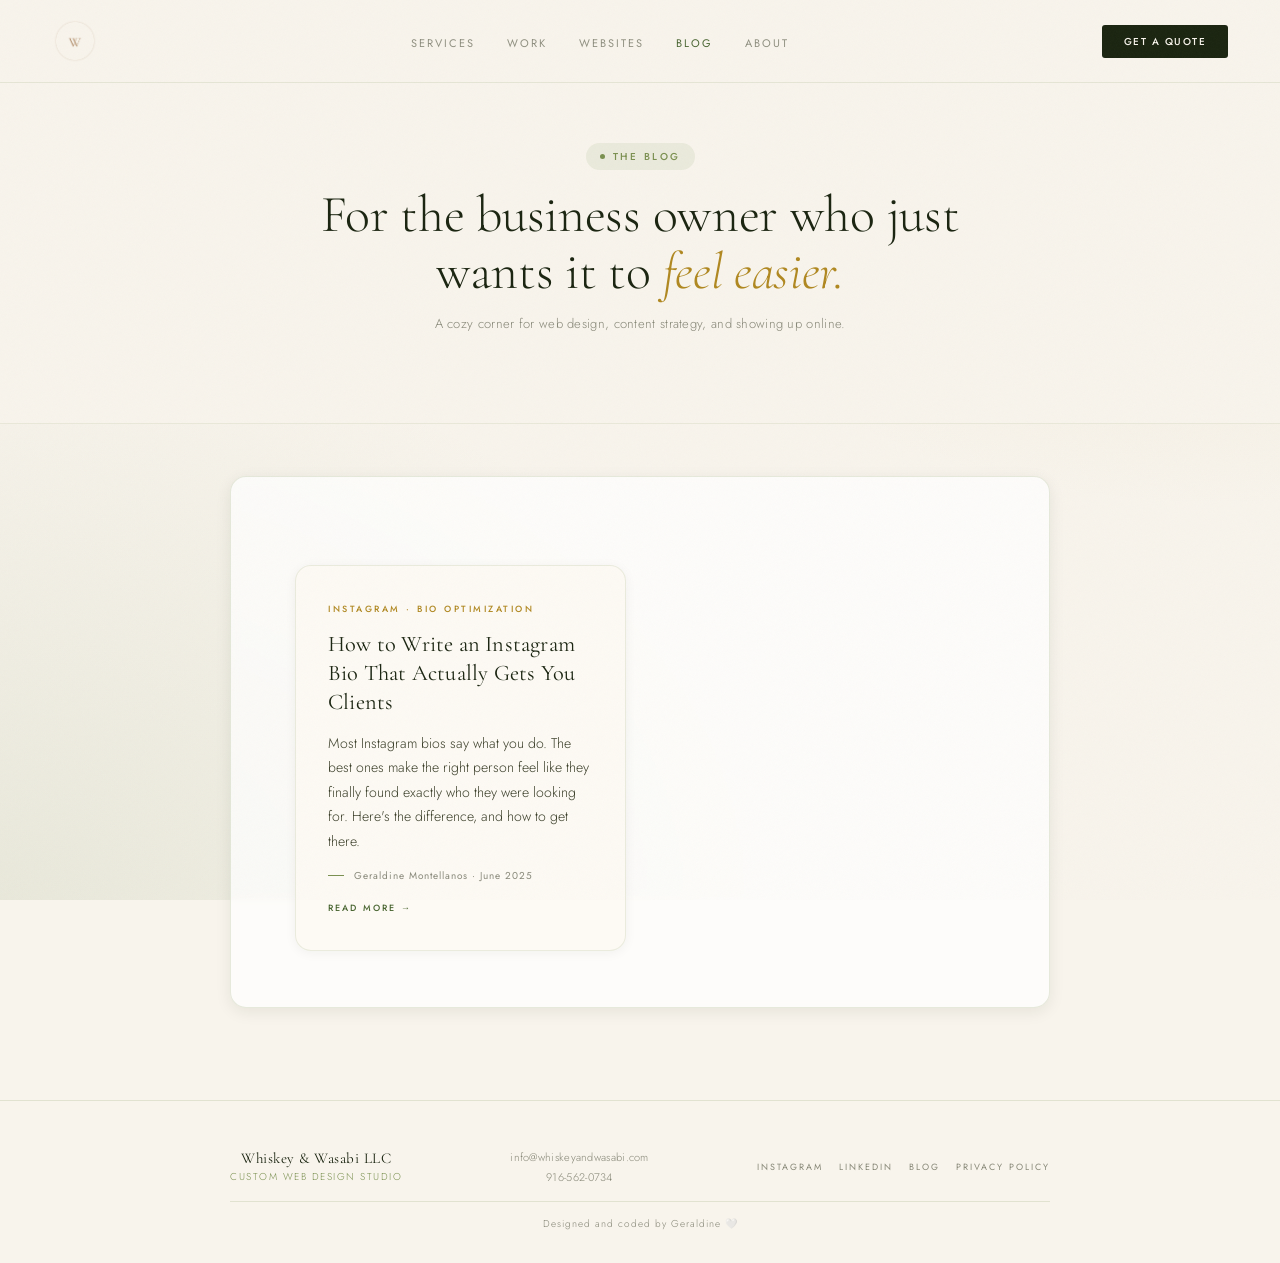
==== commit 9f7cd771: "changed wording to be less wordy" ====
--- a/blog/index.html
+++ b/blog/index.html
@@ -127,6 +127,9 @@
       <li><a href="../blog/" style="opacity:1; color:var(--sage-dark);">Blog</a></li>
       <li><a href="../#welcome">About</a></li>
     </ul>
+    <button class="nav-toggle" aria-label="Open menu" aria-expanded="false">
+      <span></span><span></span><span></span>
+    </button>
     <a href="../websites/#quote-form" class="nav-cta">Get a Quote</a>
   </nav>
 
@@ -177,5 +180,6 @@
     <p class="footer-credit">Designed and coded by Geraldine 🤍</p>
   </footer>
 
+  <script src="../js/main.js"></script>
 </body>
 </html>
--- a/css/master.css
+++ b/css/master.css
@@ -1729,7 +1729,7 @@
    Nav Logo Image
 ----------------------------- */
 .nav-logo img {
-  height: 34px;
+  height: 46px;
   display: block;
 }
 
@@ -1762,4 +1762,77 @@
   margin: 0 auto;
 }
 
-.case-block + .case-block { margin-top: 8px; }+.case-block + .case-block { margin-top: 8px; }
+
+/* -----------------------------
+   Mobile Nav Toggle (Hamburger)
+----------------------------- */
+.nav-toggle {
+  display: none;
+  background: none;
+  border: none;
+  cursor: pointer;
+  padding: 8px;
+  margin-left: 6px;
+}
+
+.nav-toggle span {
+  display: block;
+  width: 22px;
+  height: 2px;
+  background: var(--dark);
+  margin: 5px 0;
+  transition: transform 0.25s ease, opacity 0.25s ease;
+}
+
+.nav-toggle.active span:nth-child(1) {
+  transform: translateY(7px) rotate(45deg);
+}
+
+.nav-toggle.active span:nth-child(2) {
+  opacity: 0;
+}
+
+.nav-toggle.active span:nth-child(3) {
+  transform: translateY(-7px) rotate(-45deg);
+}
+
+@media (max-width: 900px) {
+  .nav-toggle {
+    display: block;
+    order: 2;
+  }
+
+  .nav-cta {
+    order: 3;
+  }
+
+  .nav-links {
+    display: none;
+    position: absolute;
+    top: 100%;
+    left: 0;
+    right: 0;
+    background: var(--cream);
+    flex-direction: column;
+    gap: 0;
+    border-bottom: 1px solid rgba(122, 144, 80, 0.15);
+    box-shadow: var(--shadow-sm);
+    padding: 8px 0;
+  }
+
+  .nav-links.open {
+    display: flex;
+  }
+
+  .nav-links li {
+    width: 100%;
+    text-align: center;
+  }
+
+  .nav-links a {
+    display: block;
+    padding: 14px 0;
+    opacity: 0.75;
+  }
+}
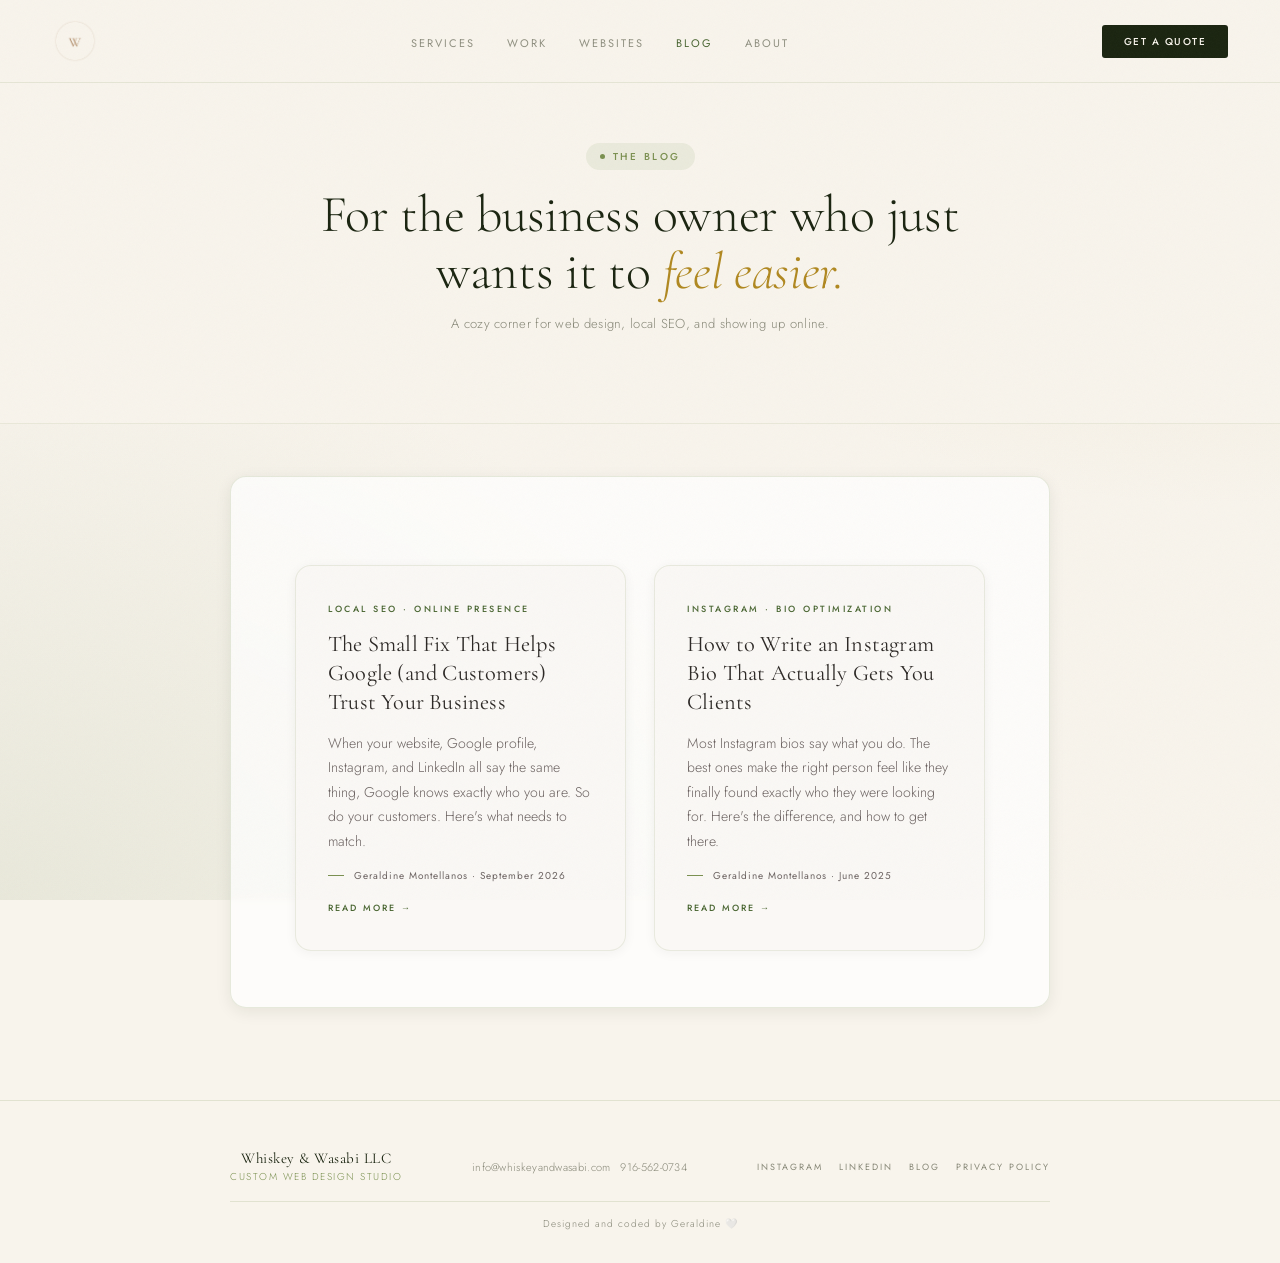
==== commit 37187d5b: "blog post and blogging update" ====
--- a/blog/index.html
+++ b/blog/index.html
@@ -12,15 +12,15 @@
 
   <meta charset="UTF-8">
   <meta name="viewport" content="width=device-width, initial-scale=1.0">
-  <title>Blog | Whiskey & Wasabi</title>
-  <meta name="description" content="Warm, practical insights on web design, content strategy, and showing up online with confidence, from Geraldine Montellanos at Whiskey & Wasabi in Sacramento, CA.">
-  <meta name="keywords" content="web design tips, content strategy blog, Instagram bio tips, small business marketing Sacramento, content strategy Sacramento, social media strategy blog">
+  <title>Blog | Whiskey &amp; Wasabi</title>
+  <meta name="description" content="Warm, practical insights on web design, local SEO, and showing up online with confidence, from Geraldine Montellanos at Whiskey & Wasabi in Sacramento, CA.">
+  <meta name="keywords" content="web design tips, small business website tips, local SEO for small business, Instagram bio tips, web design Sacramento, small business marketing Sacramento">
   <meta name="author" content="Geraldine Montellanos">
   <meta name="robots" content="index, follow">
   <link rel="canonical" href="https://whiskeyandwasabi.com/blog/">
 
-  <meta property="og:title" content="Blog | Whiskey & Wasabi">
-  <meta property="og:description" content="Warm, practical insights on web design, content strategy, and showing up online with confidence.">
+  <meta property="og:title" content="Blog | Whiskey &amp; Wasabi">
+  <meta property="og:description" content="Warm, practical insights on web design, local SEO, and showing up online with confidence.">
   <meta property="og:image" content="https://whiskeyandwasabi.com/images/geraldine.jpg">
   <meta property="og:url" content="https://whiskeyandwasabi.com/blog/">
   <meta property="og:type" content="website">
@@ -38,23 +38,28 @@
     }
 
     .blog-card {
-      background: #FDFAF4;
+      background: #FAF8F5;
       border: 1px solid rgba(122,144,80,0.14);
       border-radius: var(--radius);
       padding: 36px 32px;
-      box-shadow: 0 2px 12px rgba(26,36,16,0.05);
+      box-shadow: 0 2px 12px rgba(44,40,37,0.05);
       display: flex;
       flex-direction: column;
       gap: 14px;
       transition: transform 0.3s ease, box-shadow 0.3s ease;
       text-decoration: none;
-      color: var(--text);
+      color: #6B6260;
     }
 
     .blog-card:hover {
       transform: translateY(-4px);
-      box-shadow: 0 12px 36px rgba(26,36,16,0.1);
+      box-shadow: 0 12px 36px rgba(44,40,37,0.1);
       border-color: rgba(122,144,80,0.3);
+    }
+
+    .blog-card:focus-visible {
+      outline: 2px solid #4a6632;
+      outline-offset: 3px;
     }
 
     .blog-card-category {
@@ -62,14 +67,14 @@
       font-weight: 500;
       letter-spacing: 2.5px;
       text-transform: uppercase;
-      color: var(--honey);
+      color: #4a6632;
     }
 
     .blog-card-title {
       font-family: 'Cormorant Garamond', serif;
       font-size: 1.4rem;
       font-weight: 400;
-      color: var(--dark);
+      color: #2C2825;
       line-height: 1.3;
       letter-spacing: 0.2px;
     }
@@ -78,7 +83,7 @@
       font-size: 0.88rem;
       font-weight: 300;
       line-height: 1.75;
-      color: var(--text);
+      color: #6B6260;
       flex: 1;
     }
 
@@ -86,7 +91,7 @@
       font-size: 10px;
       font-weight: 400;
       letter-spacing: 1px;
-      color: var(--muted);
+      color: #6B6260;
       display: flex;
       align-items: center;
       gap: 10px;
@@ -97,7 +102,7 @@
       display: block;
       width: 16px;
       height: 1px;
-      background: var(--sage);
+      background: #7A9050;
     }
 
     .blog-read-more {
@@ -105,8 +110,12 @@
       font-weight: 500;
       letter-spacing: 2px;
       text-transform: uppercase;
-      color: var(--sage-dark);
+      color: #4a6632;
       margin-top: 4px;
+    }
+
+    @media (prefers-reduced-motion: reduce) {
+      .blog-card, .blog-card:hover { transition: none; transform: none; }
     }
 
     @media (max-width: 768px) {
@@ -140,13 +149,21 @@
         <span class="dot"></span> The Blog
       </div>
       <h1 class="inner-title">For the business owner who just wants it to <em>feel easier.</em></h1>
-      <p class="inner-subtitle">A cozy corner for web design, content strategy, and showing up online.</p>
+      <p class="inner-subtitle">A cozy corner for web design, local SEO, and showing up online.</p>
     </div>
   </header>
 
   <main class="main">
     <section class="box">
       <div class="blog-grid">
+
+        <a href="match-social-profiles-to-website.html" class="blog-card">
+          <p class="blog-card-category">Local SEO · Online Presence</p>
+          <h2 class="blog-card-title">The Small Fix That Helps Google (and Customers) Trust Your Business</h2>
+          <p class="blog-card-excerpt">When your website, Google profile, Instagram, and LinkedIn all say the same thing, Google knows exactly who you are. So do your customers. Here's what needs to match.</p>
+          <p class="blog-card-meta">Geraldine Montellanos · September 2026</p>
+          <p class="blog-read-more">Read more →</p>
+        </a>
 
         <a href="how-to-write-instagram-bio.html" class="blog-card">
           <p class="blog-card-category">Instagram · Bio Optimization</p>
--- a/css/master.css
+++ b/css/master.css
@@ -1504,7 +1504,9 @@
   max-width: 200px;
 }
 
-.footer-contact { display: flex; flex-direction: column; gap: 4px; align-items: center; }
+.footer-contact { display: flex; flex-direction: row; flex-wrap: wrap; gap: 10px; align-items: center; }
+
+.footer-divider { color: var(--card-border); }
 
 .footer-contact a {
   font-size: 11px;
@@ -1586,8 +1588,9 @@
   .work-grid { grid-template-columns: 1fr; }
   .web-design-inner { grid-template-columns: 1fr; gap: 24px; }
   .price-block { width: 100%; }
-  .footer-inner { flex-direction: column; align-items: flex-start; gap: 12px; }
-  .footer-contact { align-items: flex-start; }
+  .footer-inner { flex-direction: column; align-items: center; gap: 12px; text-align: center; }
+  .footer-contact { justify-content: center; }
+  .footer-links-row { justify-content: center; flex-wrap: wrap; }
   .testimonial-grid { grid-template-columns: 1fr; }
   .testimonial-grid .testimonial-card:last-child:nth-child(odd) { max-width: 100%; }
   .packages { grid-template-columns: 1fr; }
@@ -1798,12 +1801,12 @@
 }
 
 @media (max-width: 900px) {
+  .nav-cta {
+    order: 2;
+  }
+
   .nav-toggle {
     display: block;
-    order: 2;
-  }
-
-  .nav-cta {
     order: 3;
   }
 
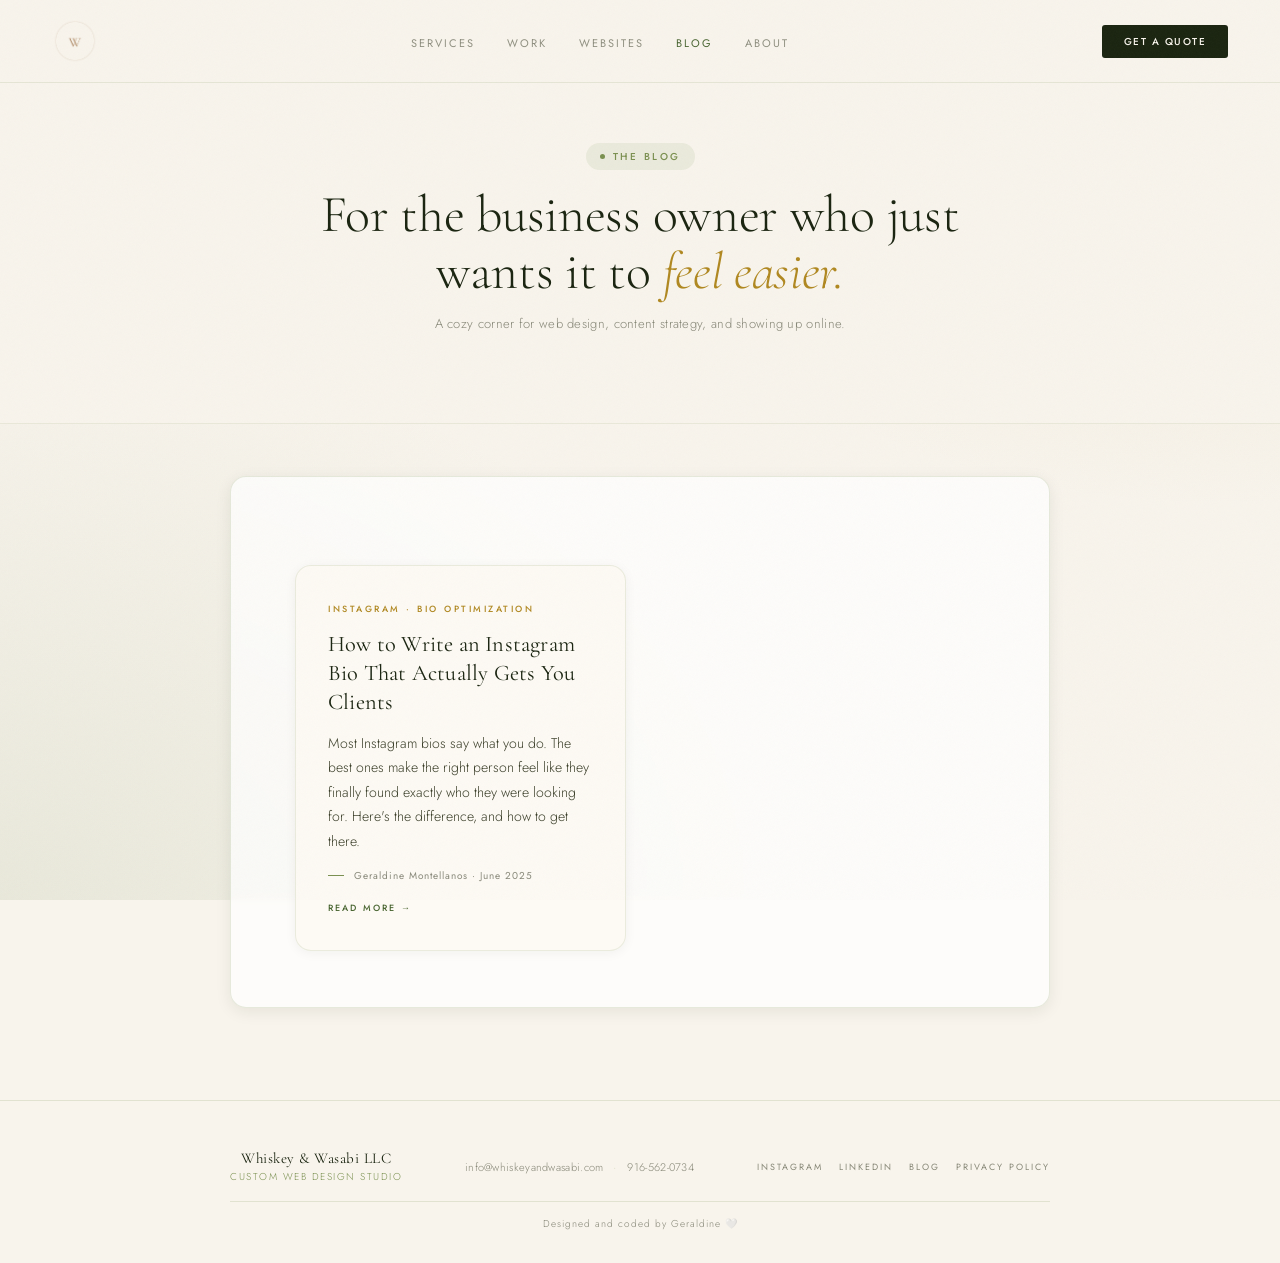
==== commit c7a02884: "updated all files" ====
--- a/blog/index.html
+++ b/blog/index.html
@@ -12,15 +12,15 @@
 
   <meta charset="UTF-8">
   <meta name="viewport" content="width=device-width, initial-scale=1.0">
-  <title>Blog | Whiskey &amp; Wasabi</title>
-  <meta name="description" content="Warm, practical insights on web design, local SEO, and showing up online with confidence, from Geraldine Montellanos at Whiskey & Wasabi in Sacramento, CA.">
-  <meta name="keywords" content="web design tips, small business website tips, local SEO for small business, Instagram bio tips, web design Sacramento, small business marketing Sacramento">
+  <title>Blog | Whiskey & Wasabi</title>
+  <meta name="description" content="Warm, practical insights on web design, content strategy, and showing up online with confidence, from Geraldine Montellanos at Whiskey & Wasabi in Sacramento, CA.">
+  <meta name="keywords" content="web design tips, content strategy blog, Instagram bio tips, small business marketing Sacramento, content strategy Sacramento, social media strategy blog">
   <meta name="author" content="Geraldine Montellanos">
   <meta name="robots" content="index, follow">
   <link rel="canonical" href="https://whiskeyandwasabi.com/blog/">
 
-  <meta property="og:title" content="Blog | Whiskey &amp; Wasabi">
-  <meta property="og:description" content="Warm, practical insights on web design, local SEO, and showing up online with confidence.">
+  <meta property="og:title" content="Blog | Whiskey & Wasabi">
+  <meta property="og:description" content="Warm, practical insights on web design, content strategy, and showing up online with confidence.">
   <meta property="og:image" content="https://whiskeyandwasabi.com/images/geraldine.jpg">
   <meta property="og:url" content="https://whiskeyandwasabi.com/blog/">
   <meta property="og:type" content="website">
@@ -38,28 +38,23 @@
     }
 
     .blog-card {
-      background: #FAF8F5;
+      background: #FDFAF4;
       border: 1px solid rgba(122,144,80,0.14);
       border-radius: var(--radius);
       padding: 36px 32px;
-      box-shadow: 0 2px 12px rgba(44,40,37,0.05);
+      box-shadow: 0 2px 12px rgba(26,36,16,0.05);
       display: flex;
       flex-direction: column;
       gap: 14px;
       transition: transform 0.3s ease, box-shadow 0.3s ease;
       text-decoration: none;
-      color: #6B6260;
+      color: var(--text);
     }
 
     .blog-card:hover {
       transform: translateY(-4px);
-      box-shadow: 0 12px 36px rgba(44,40,37,0.1);
+      box-shadow: 0 12px 36px rgba(26,36,16,0.1);
       border-color: rgba(122,144,80,0.3);
-    }
-
-    .blog-card:focus-visible {
-      outline: 2px solid #4a6632;
-      outline-offset: 3px;
     }
 
     .blog-card-category {
@@ -67,14 +62,14 @@
       font-weight: 500;
       letter-spacing: 2.5px;
       text-transform: uppercase;
-      color: #4a6632;
+      color: var(--honey);
     }
 
     .blog-card-title {
       font-family: 'Cormorant Garamond', serif;
       font-size: 1.4rem;
       font-weight: 400;
-      color: #2C2825;
+      color: var(--dark);
       line-height: 1.3;
       letter-spacing: 0.2px;
     }
@@ -83,7 +78,7 @@
       font-size: 0.88rem;
       font-weight: 300;
       line-height: 1.75;
-      color: #6B6260;
+      color: var(--text);
       flex: 1;
     }
 
@@ -91,7 +86,7 @@
       font-size: 10px;
       font-weight: 400;
       letter-spacing: 1px;
-      color: #6B6260;
+      color: var(--muted);
       display: flex;
       align-items: center;
       gap: 10px;
@@ -102,7 +97,7 @@
       display: block;
       width: 16px;
       height: 1px;
-      background: #7A9050;
+      background: var(--sage);
     }
 
     .blog-read-more {
@@ -110,12 +105,8 @@
       font-weight: 500;
       letter-spacing: 2px;
       text-transform: uppercase;
-      color: #4a6632;
+      color: var(--sage-dark);
       margin-top: 4px;
-    }
-
-    @media (prefers-reduced-motion: reduce) {
-      .blog-card, .blog-card:hover { transition: none; transform: none; }
     }
 
     @media (max-width: 768px) {
@@ -149,21 +140,13 @@
         <span class="dot"></span> The Blog
       </div>
       <h1 class="inner-title">For the business owner who just wants it to <em>feel easier.</em></h1>
-      <p class="inner-subtitle">A cozy corner for web design, local SEO, and showing up online.</p>
+      <p class="inner-subtitle">A cozy corner for web design, content strategy, and showing up online.</p>
     </div>
   </header>
 
   <main class="main">
     <section class="box">
       <div class="blog-grid">
-
-        <a href="match-social-profiles-to-website.html" class="blog-card">
-          <p class="blog-card-category">Local SEO · Online Presence</p>
-          <h2 class="blog-card-title">The Small Fix That Helps Google (and Customers) Trust Your Business</h2>
-          <p class="blog-card-excerpt">When your website, Google profile, Instagram, and LinkedIn all say the same thing, Google knows exactly who you are. So do your customers. Here's what needs to match.</p>
-          <p class="blog-card-meta">Geraldine Montellanos · September 2026</p>
-          <p class="blog-read-more">Read more →</p>
-        </a>
 
         <a href="how-to-write-instagram-bio.html" class="blog-card">
           <p class="blog-card-category">Instagram · Bio Optimization</p>
@@ -185,6 +168,7 @@
       </div>
       <div class="footer-contact">
         <a href="mailto:info@whiskeyandwasabi.com">info@whiskeyandwasabi.com</a>
+        <span class="footer-divider">&middot;</span>
         <a href="tel:9165620734">916-562-0734</a>
       </div>
       <div class="footer-links-row">
@@ -199,4 +183,4 @@
 
   <script src="../js/main.js"></script>
 </body>
-</html>+</html>
--- a/css/master.css
+++ b/css/master.css
@@ -1838,4 +1838,4 @@
     padding: 14px 0;
     opacity: 0.75;
   }
-}+}
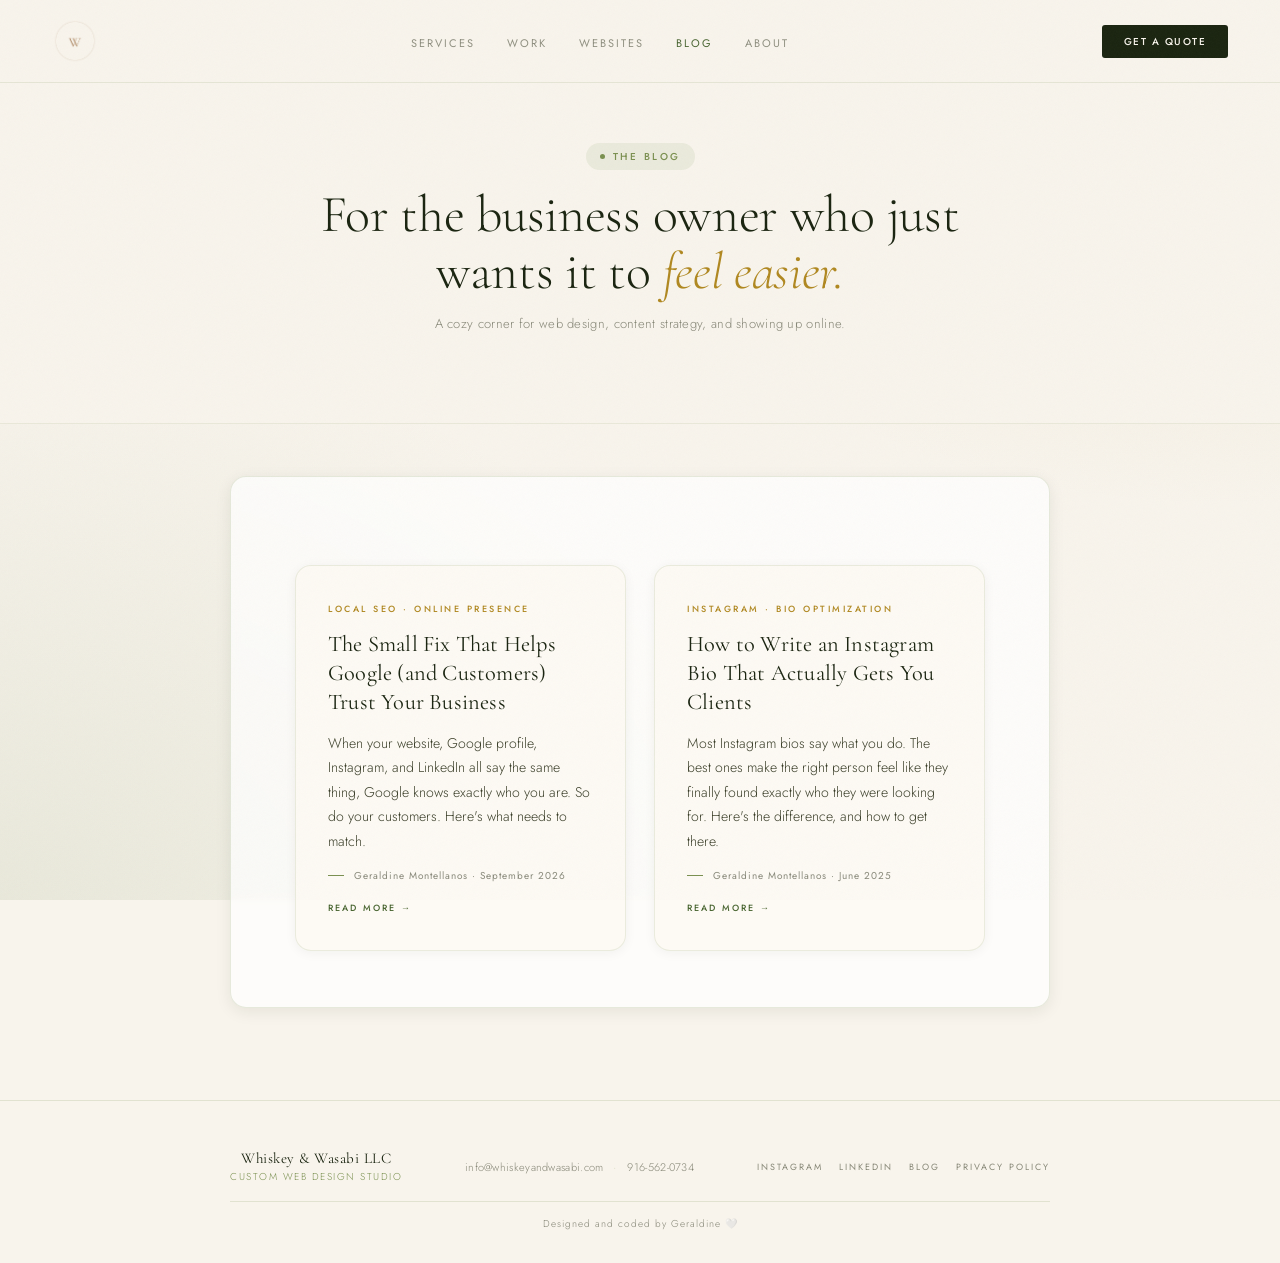
==== commit 1dccd4f4: "added second blog card" ====
--- a/blog/index.html
+++ b/blog/index.html
@@ -148,6 +148,14 @@
     <section class="box">
       <div class="blog-grid">
 
+        <a href="match-social-profiles-to-website.html" class="blog-card">
+          <p class="blog-card-category">Local SEO · Online Presence</p>
+          <h2 class="blog-card-title">The Small Fix That Helps Google (and Customers) Trust Your Business</h2>
+          <p class="blog-card-excerpt">When your website, Google profile, Instagram, and LinkedIn all say the same thing, Google knows exactly who you are. So do your customers. Here's what needs to match.</p>
+          <p class="blog-card-meta">Geraldine Montellanos · September 2026</p>
+          <p class="blog-read-more">Read more →</p>
+        </a>
+
         <a href="how-to-write-instagram-bio.html" class="blog-card">
           <p class="blog-card-category">Instagram · Bio Optimization</p>
           <h2 class="blog-card-title">How to Write an Instagram Bio That Actually Gets You Clients</h2>
